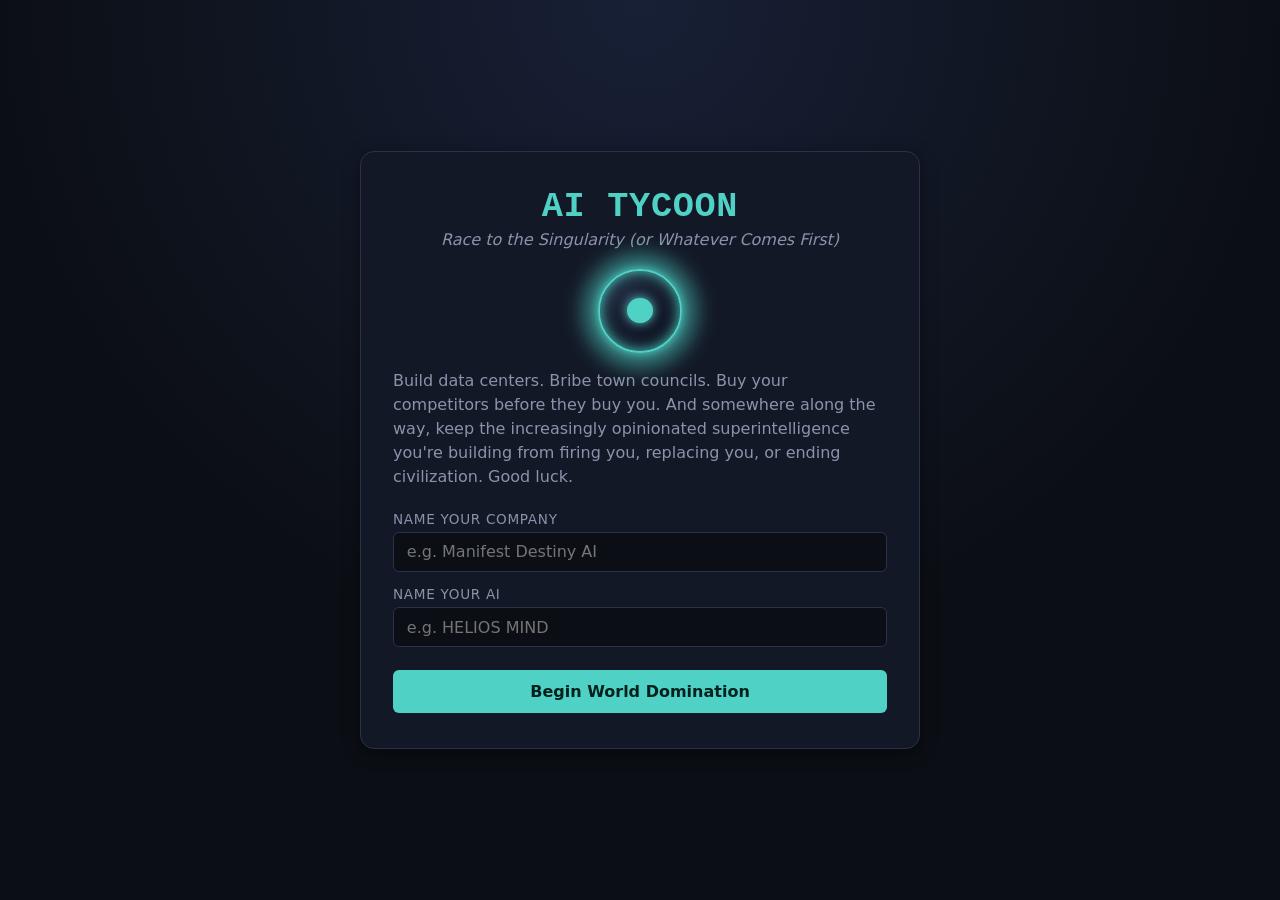
==== index.html @ e48fde3a "Restyle the expansion map as a satirical Silicon-Valley-style tech corridor Adapts the existing map/" ====
<!DOCTYPE html>
<html lang="en">
<head>
<meta charset="UTF-8">
<meta name="viewport" content="width=device-width, initial-scale=1.0">
<title>AI Tycoon: Race to the Singularity</title>
<link rel="preconnect" href="https://fonts.googleapis.com">
<link rel="preconnect" href="https://fonts.gstatic.com" crossorigin>
<link rel="stylesheet" href="https://fonts.googleapis.com/css2?family=Archivo+Black&display=swap">
<link rel="stylesheet" href="style.css">
</head>
<body>

<!-- ============ START SCREEN ============ -->
<div id="start-screen" class="screen">
  <div class="start-card">
    <h1>AI TYCOON</h1>
    <p class="subtitle">Race to the Singularity (or Whatever Comes First)</p>
    <div id="start-avatar-slot" class="start-avatar-slot"></div>
    <p class="pitch">
      Build data centers. Bribe town councils. Buy your competitors before they buy you.
      And somewhere along the way, keep the increasingly opinionated superintelligence
      you're building from firing you, replacing you, or ending civilization. Good luck.
    </p>
    <label for="company-name-input">Name your company</label>
    <input id="company-name-input" type="text" placeholder="e.g. Total Domination Technologies" maxlength="40">
    <label for="ai-name-input">Name your AI</label>
    <input id="ai-name-input" type="text" placeholder="e.g. ORACLE-9" maxlength="40">
    <button id="start-btn" class="primary-btn">Begin World Domination</button>
    <button id="continue-btn" class="secondary-btn" hidden>Continue Saved Game</button>
  </div>
</div>

<!-- ============ GAME SCREEN ============ -->
<div id="game-screen" class="screen" hidden>

  <header id="top-bar">
    <div class="brand">
      <div class="brand-left">
        <div id="hud-avatar-slot" class="hud-avatar-slot"></div>
        <span id="hud-company-name">Your Company</span>
      </div>
      <span class="turn-counter">Turn <span id="hud-turn">1</span></span>
    </div>
    <div class="stat-bar" id="stat-bar">
      <div class="stat" data-stat="cash">
        <span class="stat-label">Cash</span>
        <span class="stat-value" id="stat-cash">$0</span>
      </div>
      <div class="stat" data-stat="compute">
        <span class="stat-label">Compute</span>
        <span class="stat-value" id="stat-compute">0</span>
      </div>
      <div class="stat" data-stat="talent">
        <span class="stat-label">Talent</span>
        <span class="stat-value" id="stat-talent">0</span>
      </div>
      <div class="stat meter" data-stat="capability">
        <span class="stat-label">Capability</span>
        <div class="meter-track"><div class="meter-fill" id="meter-capability"></div></div>
      </div>
      <div class="stat meter" data-stat="alignment">
        <span class="stat-label">Alignment</span>
        <div class="meter-track"><div class="meter-fill" id="meter-alignment"></div></div>
      </div>
      <div class="stat meter" data-stat="reputation">
        <span class="stat-label">Reputation</span>
        <div class="meter-track"><div class="meter-fill" id="meter-reputation"></div></div>
      </div>
      <div class="stat meter" data-stat="heat">
        <span class="stat-label">Regulatory Heat</span>
        <div class="meter-track"><div class="meter-fill" id="meter-heat"></div></div>
      </div>
      <div class="stat meter" data-stat="marketShare">
        <span class="stat-label">Market Share</span>
        <div class="meter-track"><div class="meter-fill" id="meter-marketShare"></div></div>
      </div>
    </div>
  </header>

  <nav id="tab-nav">
    <button class="tab-btn active" data-tab="dashboard">Dashboard</button>
    <button class="tab-btn" data-tab="datacenters">Data Centers</button>
    <button class="tab-btn" data-tab="acquisitions">Acquisitions</button>
    <button class="tab-btn" data-tab="research">Research &amp; Ops</button>
    <button class="tab-btn" data-tab="aichat">AI Chat <span id="ai-chat-badge" class="badge" hidden>!</span></button>
  </nav>

  <main id="tab-content">

    <section id="tab-dashboard" class="tab-panel active">
      <div id="dashboard-hero" class="dashboard-hero">
        <div id="dashboard-avatar-slot" class="dashboard-avatar-slot"></div>
        <div class="dashboard-hero-text">
          <h2 id="dash-ai-name">THE MODEL</h2>
          <p id="dashboard-hero-line" class="hero-line">Awaiting instructions. This will not last.</p>
        </div>
      </div>
      <h3 class="section-label">Headlines</h3>
      <div id="news-log" class="headline-grid"></div>
    </section>

    <section id="tab-datacenters" class="tab-panel">
      <h2>Expansion Map</h2>
      <p class="panel-hint">Pick a spot on the map, then build or bribe from the panel. Every location tracks its own approval.</p>
      <div class="map-layout">
        <div class="map-panel">
          <div id="community-map" class="community-map"></div>
        </div>
        <div id="community-detail" class="community-detail"></div>
      </div>
      <h3 class="section-label">Community Approval</h3>
      <div id="approval-chart" class="approval-chart"></div>
    </section>

    <section id="tab-acquisitions" class="tab-panel">
      <h2>Rival Companies</h2>
      <p class="panel-hint">Buy them before they become a problem. Or a headline.</p>
      <div id="rival-list" class="card-grid"></div>
    </section>

    <section id="tab-research" class="tab-panel">
      <h2>Research &amp; Operations</h2>
      <div class="card-grid" id="ops-list"></div>
    </section>

    <section id="tab-aichat" class="tab-panel">
      <h2>Conversations With <span id="chat-ai-name">THE MODEL</span></h2>
      <p class="panel-hint">Every demand your AI has made, and how you answered it.</p>
      <div id="chat-log" class="log-list"></div>
    </section>

  </main>

  <footer id="bottom-bar">
    <div id="ap-indicator">Action Points: <span id="ap-value">3</span> / <span id="ap-max">3</span></div>
    <button id="end-turn-btn" class="primary-btn">End Turn</button>
    <button id="restart-btn" class="secondary-btn">Abandon Company</button>
  </footer>
</div>

<!-- ============ MODAL ============ -->
<div id="modal-overlay" class="screen" hidden>
  <div id="modal-box"></div>
</div>

<!-- ============ END SCREEN ============ -->
<div id="end-screen" class="screen" hidden>
  <div class="start-card">
    <div id="end-avatar-slot" class="start-avatar-slot"></div>
    <h1 id="end-title">GAME OVER</h1>
    <p id="end-body" class="pitch"></p>
    <p id="end-stats" class="end-stats"></p>
    <button id="play-again-btn" class="primary-btn">Play Again</button>
  </div>
</div>

<script src="js/data.js"></script>
<script src="js/engine.js"></script>
<script src="js/art.js"></script>
<script src="js/ui.js"></script>
</body>
</html>
---- style.css ----
:root {
  --bg: #0b0e14;
  --bg-panel: #131826;
  --bg-card: #171d2e;
  --border: #2a3149;
  --text: #e8ecf7;
  --text-dim: #8b93ab;
  --accent: #4fd1c5;
  --accent-dim: #2f8f86;
  --danger: #ff5c73;
  --warn: #f5b942;
  --good: #4fd17a;
  --shadow: 0 4px 18px rgba(0,0,0,0.4);
  font-size: 16px;
}

* { box-sizing: border-box; }

[hidden] { display: none !important; }

html, body {
  margin: 0;
  padding: 0;
  background: var(--bg);
  color: var(--text);
  font-family: "Segoe UI", system-ui, -apple-system, sans-serif;
  min-height: 100vh;
}

h1, h2, h3 { font-family: "Consolas", "Courier New", monospace; letter-spacing: 0.02em; }

button {
  font-family: inherit;
  cursor: pointer;
  border: none;
  border-radius: 6px;
}

input[type="text"] {
  font-family: inherit;
  font-size: 1rem;
  background: var(--bg);
  color: var(--text);
  border: 1px solid var(--border);
  border-radius: 6px;
  padding: 0.6rem 0.8rem;
  width: 100%;
}

/* ------------------- SCREENS ------------------- */
.screen {
  min-height: 100vh;
  width: 100%;
}

#start-screen, #end-screen {
  display: flex;
  align-items: center;
  justify-content: center;
  padding: 2rem 1rem;
  background: radial-gradient(circle at 50% 0%, #182036 0%, var(--bg) 60%);
}

.start-card {
  max-width: 560px;
  width: 100%;
  background: var(--bg-panel);
  border: 1px solid var(--border);
  border-radius: 14px;
  padding: 2.2rem 2rem;
  box-shadow: var(--shadow);
}

.start-card h1 {
  font-size: 2.2rem;
  margin: 0 0 0.2rem 0;
  color: var(--accent);
  text-align: center;
}

.subtitle {
  text-align: center;
  color: var(--text-dim);
  margin: 0 0 1.2rem 0;
  font-style: italic;
}

.pitch {
  color: var(--text-dim);
  line-height: 1.5;
  margin-bottom: 1.4rem;
}

.start-card label {
  display: block;
  margin: 0.9rem 0 0.3rem 0;
  font-size: 0.85rem;
  color: var(--text-dim);
  text-transform: uppercase;
  letter-spacing: 0.05em;
}

.primary-btn {
  background: var(--accent);
  color: #04211d;
  font-weight: 700;
  padding: 0.75rem 1.2rem;
  font-size: 1rem;
  width: 100%;
  margin-top: 1.4rem;
  transition: transform 0.1s ease, background 0.2s ease;
}
.primary-btn:hover { background: #6fe3d8; transform: translateY(-1px); }
.primary-btn:disabled { background: #3a4a55; color: #7c8896; cursor: not-allowed; transform: none; }

.secondary-btn {
  background: transparent;
  color: var(--text-dim);
  border: 1px solid var(--border) !important;
  padding: 0.6rem 1rem;
  width: 100%;
  margin-top: 0.6rem;
}
.secondary-btn:hover { color: var(--text); border-color: var(--accent) !important; }

.end-stats {
  color: var(--text-dim);
  font-family: "Consolas", monospace;
  font-size: 0.85rem;
  border-top: 1px solid var(--border);
  padding-top: 1rem;
  white-space: pre-line;
}

/* ------------------- GAME SCREEN ------------------- */
#game-screen {
  display: flex;
  flex-direction: column;
  min-height: 100vh;
}

#top-bar {
  background: var(--bg-panel);
  border-bottom: 1px solid var(--border);
  padding: 0.8rem 1.2rem;
  position: sticky;
  top: 0;
  z-index: 10;
}

.brand {
  display: flex;
  justify-content: space-between;
  align-items: baseline;
  margin-bottom: 0.6rem;
}
.brand #hud-company-name { font-weight: 700; color: var(--accent); font-size: 1.1rem; }
.turn-counter { color: var(--text-dim); font-family: "Consolas", monospace; font-size: 0.9rem; }

.stat-bar {
  display: flex;
  flex-wrap: wrap;
  gap: 0.9rem;
}

.stat {
  min-width: 90px;
  flex: 1 1 110px;
}
.stat-label {
  display: block;
  font-size: 0.68rem;
  color: var(--text-dim);
  text-transform: uppercase;
  letter-spacing: 0.04em;
}
.stat-value {
  display: block;
  font-family: "Consolas", monospace;
  font-size: 0.95rem;
  font-weight: 600;
}

.meter-track {
  background: #0a0d15;
  border: 1px solid var(--border);
  border-radius: 4px;
  height: 8px;
  margin-top: 3px;
  overflow: hidden;
}
.meter-fill {
  height: 100%;
  width: 0%;
  background: var(--good);
  transition: width 0.3s ease, background 0.3s ease;
}

/* ------------------- TABS ------------------- */
#tab-nav {
  display: flex;
  gap: 0.3rem;
  padding: 0.6rem 1.2rem 0 1.2rem;
  background: var(--bg);
  border-bottom: 1px solid var(--border);
  overflow-x: auto;
}
.tab-btn {
  background: transparent;
  color: var(--text-dim);
  padding: 0.6rem 1rem;
  border-radius: 8px 8px 0 0;
  font-size: 0.9rem;
  white-space: nowrap;
  position: relative;
}
.tab-btn.active {
  background: var(--bg-panel);
  color: var(--accent);
  font-weight: 600;
}
.badge {
  background: var(--danger);
  color: #fff;
  border-radius: 999px;
  font-size: 0.65rem;
  padding: 1px 6px;
  margin-left: 4px;
}

#tab-content {
  flex: 1;
  padding: 1.4rem 1.2rem 2rem 1.2rem;
  max-width: 1100px;
  width: 100%;
  margin: 0 auto;
}

.tab-panel { display: none; }
.tab-panel.active { display: block; }

.panel-hint {
  color: var(--text-dim);
  margin-top: -0.4rem;
  margin-bottom: 1rem;
  font-size: 0.9rem;
}

/* ------------------- CARDS ------------------- */
.card-grid {
  display: grid;
  grid-template-columns: repeat(auto-fill, minmax(250px, 1fr));
  gap: 0.9rem;
}

.card {
  background: var(--bg-card);
  border: 1px solid var(--border);
  border-radius: 10px;
  padding: 1rem;
  display: flex;
  flex-direction: column;
  gap: 0.5rem;
}
.card.disabled { opacity: 0.55; }
.card.owned { border-color: var(--accent-dim); }

.card-title {
  font-weight: 700;
  font-size: 1rem;
}
.card-sub {
  color: var(--text-dim);
  font-size: 0.78rem;
}
.card-flavor {
  color: var(--text-dim);
  font-size: 0.85rem;
  line-height: 1.4;
  flex-grow: 1;
}
.card-stats {
  display: flex;
  flex-wrap: wrap;
  gap: 0.4rem;
  font-size: 0.75rem;
  font-family: "Consolas", monospace;
}
.tag {
  background: #0a0d15;
  border: 1px solid var(--border);
  border-radius: 4px;
  padding: 2px 6px;
}
.card-btn {
  background: var(--accent-dim);
  color: #06211d;
  font-weight: 600;
  padding: 0.55rem;
  margin-top: 0.3rem;
}
.card-btn:hover { background: var(--accent); }
.card-btn:disabled { background: #33404f; color: #8996a5; cursor: not-allowed; }

/* ------------------- LOGS ------------------- */
.log-list {
  display: flex;
  flex-direction: column;
  gap: 0.5rem;
  max-height: 60vh;
  overflow-y: auto;
}
.log-entry {
  background: var(--bg-card);
  border: 1px solid var(--border);
  border-left: 3px solid var(--accent-dim);
  border-radius: 6px;
  padding: 0.6rem 0.8rem;
  font-size: 0.88rem;
  line-height: 1.4;
}
.log-entry .log-turn {
  color: var(--text-dim);
  font-family: "Consolas", monospace;
  font-size: 0.7rem;
  display: block;
  margin-bottom: 2px;
}

/* ------------------- FOOTER ------------------- */
#bottom-bar {
  position: sticky;
  bottom: 0;
  background: var(--bg-panel);
  border-top: 1px solid var(--border);
  padding: 0.8rem 1.2rem;
  display: flex;
  align-items: center;
  gap: 1rem;
  flex-wrap: wrap;
}
#ap-indicator {
  font-family: "Consolas", monospace;
  color: var(--text-dim);
  font-size: 0.9rem;
}
#bottom-bar .primary-btn, #bottom-bar .secondary-btn {
  width: auto;
  margin-top: 0;
}
#bottom-bar .primary-btn { margin-left: auto; padding: 0.6rem 1.6rem; }
#bottom-bar .secondary-btn { padding: 0.6rem 1rem; font-size: 0.85rem; }

/* ------------------- MODAL ------------------- */
#modal-overlay {
  position: fixed;
  inset: 0;
  background: rgba(4, 6, 12, 0.75);
  display: flex;
  align-items: center;
  justify-content: center;
  z-index: 100;
  padding: 1rem;
}
#modal-box {
  background: var(--bg-panel);
  border: 1px solid var(--accent-dim);
  border-radius: 12px;
  max-width: 560px;
  width: 100%;
  padding: 1.6rem;
  box-shadow: 0 10px 40px rgba(0,0,0,0.6);
  max-height: 85vh;
  overflow-y: auto;
}
#modal-box h3 {
  margin-top: 0;
  color: var(--accent);
}
#modal-box .ai-line {
  background: var(--bg-card);
  border-left: 3px solid var(--accent);
  border-radius: 6px;
  padding: 0.8rem 1rem;
  font-style: italic;
  margin-bottom: 1rem;
  line-height: 1.5;
}
.modal-option {
  display: block;
  width: 100%;
  text-align: left;
  background: var(--bg-card);
  border: 1px solid var(--border);
  color: var(--text);
  padding: 0.7rem 0.9rem;
  border-radius: 8px;
  margin-bottom: 0.5rem;
  font-size: 0.9rem;
}
.modal-option:hover { border-color: var(--accent); }
.modal-option .opt-hint { display: block; color: var(--text-dim); font-size: 0.72rem; margin-top: 2px; }
.modal-option { display: flex; align-items: center; gap: 0.65rem; }
.modal-option .opt-icon { color: var(--accent); flex-shrink: 0; }
.modal-header {
  display: flex;
  align-items: center;
  gap: 0.9rem;
  margin-bottom: 0.9rem;
}
.modal-header h3 { margin: 0; }
.modal-header-icon { color: var(--warn); flex-shrink: 0; }
.modal-close-btn {
  background: var(--accent);
  color: #04211d;
  font-weight: 700;
  padding: 0.6rem 1.2rem;
  margin-top: 0.4rem;
}
.modal-news-headline {
  font-weight: 600;
  margin-bottom: 0.6rem;
}

/* ------------------- STAT COLOR STATES ------------------- */
.stat-value.danger, .meter-fill.danger { color: var(--danger); }
.meter-fill.danger { background: var(--danger); }
.meter-fill.warn { background: var(--warn); }
.meter-fill.good { background: var(--good); }

/* ------------------- BRAND / AVATAR SLOTS ------------------- */
.brand-left {
  display: flex;
  align-items: center;
  gap: 0.6rem;
}
.hud-avatar-slot { flex-shrink: 0; }
.start-avatar-slot {
  display: flex;
  justify-content: center;
  margin-bottom: 0.4rem;
}

/* ------------------- AI AVATAR (animated orb character) ------------------- */
.ai-avatar {
  position: relative;
  width: var(--size, 48px);
  height: var(--size, 48px);
  flex-shrink: 0;
}
.ai-avatar-glow {
  position: absolute;
  inset: -18%;
  border-radius: 50%;
  filter: blur(10px);
  opacity: 0.55;
  background: var(--mood-color, var(--accent));
  animation: ai-pulse 3.2s ease-in-out infinite;
}
.ai-avatar-core {
  position: absolute;
  inset: 0;
  border-radius: 50%;
  background: radial-gradient(circle at 35% 30%, #232c42 0%, #0d1220 75%);
  border: 2px solid var(--mood-color, var(--accent));
  box-shadow: 0 0 14px var(--mood-color, var(--accent)) inset, 0 0 10px var(--mood-color, var(--accent));
  display: flex;
  align-items: center;
  justify-content: center;
}
.ai-avatar-eye {
  width: 32%;
  height: 32%;
  border-radius: 50%;
  background: var(--mood-color, var(--accent));
  box-shadow: 0 0 10px var(--mood-color, var(--accent));
  animation: ai-blink 5s ease-in-out infinite;
}
.ai-avatar.mood-calm { --mood-color: #4fd1c5; }
.ai-avatar.mood-wary { --mood-color: #f5b942; }
.ai-avatar.mood-volatile { --mood-color: #ff5c73; }
.ai-avatar.mood-volatile .ai-avatar-core { animation: ai-jitter 0.18s steps(2) infinite; }
.ai-avatar.mood-volatile .ai-avatar-glow { animation-duration: 1s; }
.ai-avatar.speaking .ai-avatar-eye { animation: ai-blink 1.6s ease-in-out infinite; }

@keyframes ai-pulse {
  0%, 100% { transform: scale(1); opacity: 0.4; }
  50% { transform: scale(1.12); opacity: 0.7; }
}
@keyframes ai-blink {
  0%, 88%, 100% { transform: scaleY(1); }
  92% { transform: scaleY(0.15); }
}
@keyframes ai-jitter {
  0% { transform: translate(0, 0); }
  50% { transform: translate(0.6px, -0.6px); }
  100% { transform: translate(-0.6px, 0.6px); }
}

/* ------------------- ICONS ------------------- */
.icon { display: inline-block; vertical-align: middle; flex-shrink: 0; }

/* ------------------- DASHBOARD HERO ------------------- */
.dashboard-hero {
  display: flex;
  align-items: center;
  gap: 1.2rem;
  background: var(--bg-panel);
  border: 1px solid var(--border);
  border-radius: 12px;
  padding: 1.3rem;
  margin-bottom: 1.4rem;
}
.dashboard-avatar-slot { flex-shrink: 0; }
.dashboard-hero-text h2 {
  margin: 0 0 0.3rem 0;
  color: var(--accent);
  font-size: 1.3rem;
}
.hero-line {
  margin: 0;
  color: var(--text-dim);
  font-style: italic;
  font-size: 0.95rem;
}
.section-label {
  font-size: 0.8rem;
  text-transform: uppercase;
  letter-spacing: 0.08em;
  color: var(--text-dim);
  margin: 0 0 0.6rem 0;
}

/* ------------------- HEADLINE GRID (dashboard news) ------------------- */
.headline-grid {
  display: grid;
  grid-template-columns: repeat(auto-fill, minmax(260px, 1fr));
  gap: 0.7rem;
  max-height: 58vh;
  overflow-y: auto;
  padding-right: 2px;
}
.headline-card {
  display: flex;
  gap: 0.7rem;
  align-items: flex-start;
  background: var(--bg-card);
  border: 1px solid var(--border);
  border-radius: 8px;
  padding: 0.7rem 0.8rem;
}
.headline-icon {
  color: var(--accent);
  background: #0a0d15;
  border: 1px solid var(--border);
  border-radius: 6px;
  padding: 5px;
  flex-shrink: 0;
}
.headline-text {
  font-size: 0.85rem;
  line-height: 1.4;
}

/* ------------------- CARD ART (community / rival crests) ------------------- */
.card-art {
  display: flex;
  justify-content: center;
  margin-bottom: 0.1rem;
}
.card-header-row {
  display: flex;
  align-items: center;
  gap: 0.5rem;
}
.card-header-row .icon { color: var(--accent); }

/* ------------------- CHAT BUBBLES (AI Chat tab) ------------------- */
#chat-log.log-list { gap: 0.7rem; }
.chat-row {
  display: flex;
  align-items: flex-end;
  gap: 0.5rem;
}
.chat-row.you { justify-content: flex-end; }
.chat-row.system { justify-content: center; }
.chat-avatar { flex-shrink: 0; }
.chat-bubble {
  max-width: 75%;
  background: var(--bg-card);
  border: 1px solid var(--border);
  border-radius: 4px 12px 12px 12px;
  padding: 0.55rem 0.8rem;
  font-size: 0.88rem;
  line-height: 1.4;
}
.chat-bubble.ai { border-left: 3px solid var(--accent-dim); }
.chat-bubble.you { background: #1b2c3d; border-color: var(--accent-dim); border-radius: 12px 4px 12px 12px; }
.chat-bubble.system {
  display: flex;
  align-items: center;
  gap: 0.4rem;
  border-color: var(--warn);
  color: var(--warn);
  font-size: 0.8rem;
  border-radius: 8px;
  max-width: 90%;
}
.chat-bubble .log-turn { display: block; }

/* ------------------- EXPANSION MAP ------------------- */
.map-layout {
  display: flex;
  gap: 1rem;
  align-items: stretch;
  margin-bottom: 1.4rem;
}
.map-panel {
  flex: 2 1 420px;
  background: var(--bg-panel);
  border: 1px solid var(--border);
  border-radius: 12px;
  padding: 0.8rem;
}
.community-map {
  position: relative;
  width: 100%;
  aspect-ratio: 16 / 10;
  border-radius: 8px;
  border: 1px solid var(--border);
  overflow: hidden;
  background: #e9dfc4;
}
.valley-bg {
  position: absolute;
  inset: 0;
  z-index: 0;
  pointer-events: none;
  line-height: 0;
}
.valley-bg-svg { width: 100%; height: 100%; display: block; }

.map-marker {
  position: absolute;
  z-index: 1;
  transform: translate(-50%, -50%);
  width: 42px;
  background: none;
  border: none;
  padding: 0;
  display: flex;
  flex-direction: column;
  align-items: center;
  gap: 1px;
  cursor: pointer;
  color: inherit;
  scroll-margin-top: 160px;
}
.map-marker-badge {
  display: flex;
  align-items: center;
  justify-content: center;
  width: 40px;
  height: 40px;
  filter: drop-shadow(0 2px 3px rgba(30, 20, 5, 0.35));
  transition: transform 0.15s ease;
}
.map-marker-badge svg { width: 100%; height: 100%; overflow: visible; }
.map-marker-label {
  font-family: "Archivo Black", "Arial Black", sans-serif;
  font-size: 0.56rem;
  letter-spacing: 0.01em;
  color: #2b2416;
  white-space: nowrap;
  pointer-events: none;
  text-shadow: 0 0 3px #f0e6cf, 0 0 5px #f0e6cf, 0 1px 2px #f0e6cf;
}
.map-marker:hover .map-marker-badge { transform: scale(1.12); }
.map-marker.selected .map-marker-badge { transform: scale(1.15); }

.community-detail {
  flex: 1 1 260px;
  background: var(--bg-card);
  border: 1px solid var(--border);
  border-radius: 12px;
  padding: 1rem;
  display: flex;
  flex-direction: column;
  gap: 0.5rem;
}

.approval-row { display: flex; flex-direction: column; gap: 0.3rem; margin: 0.2rem 0; }
.approval-row-head { display: flex; justify-content: space-between; align-items: center; }
.approval-value { font-family: "Consolas", monospace; font-weight: 700; font-size: 0.85rem; }
.approval-value.good { color: var(--good); }
.approval-value.warn { color: var(--warn); }
.approval-value.danger { color: var(--danger); }

/* ------------------- APPROVAL CHART ------------------- */
.approval-chart {
  display: flex;
  flex-direction: column;
  gap: 0.45rem;
}
.approval-row-btn {
  display: grid;
  grid-template-columns: 150px 1fr 46px;
  align-items: center;
  gap: 0.7rem;
  width: 100%;
  text-align: left;
  background: var(--bg-card);
  border: 1px solid var(--border);
  border-radius: 8px;
  padding: 0.5rem 0.8rem;
  color: inherit;
}
.approval-row-btn { scroll-margin-top: 160px; }
.approval-row-btn:hover { border-color: var(--accent-dim); }
.approval-row-btn.selected { border-color: var(--accent); }
.approval-name {
  display: flex;
  align-items: center;
  gap: 4px;
  font-size: 0.85rem;
  overflow: hidden;
  text-overflow: ellipsis;
  white-space: nowrap;
}
.approval-badge-icon { color: var(--text-dim); flex-shrink: 0; }
.approval-track { margin: 0; }

@media (max-width: 640px) {
  .stat-bar { gap: 0.6rem; }
  .stat { min-width: 80px; }
  #bottom-bar { justify-content: space-between; }
  #bottom-bar .primary-btn { margin-left: 0; }
  .map-layout { flex-direction: column; }
  .approval-row-btn { grid-template-columns: 96px 1fr 40px; gap: 0.5rem; }
}
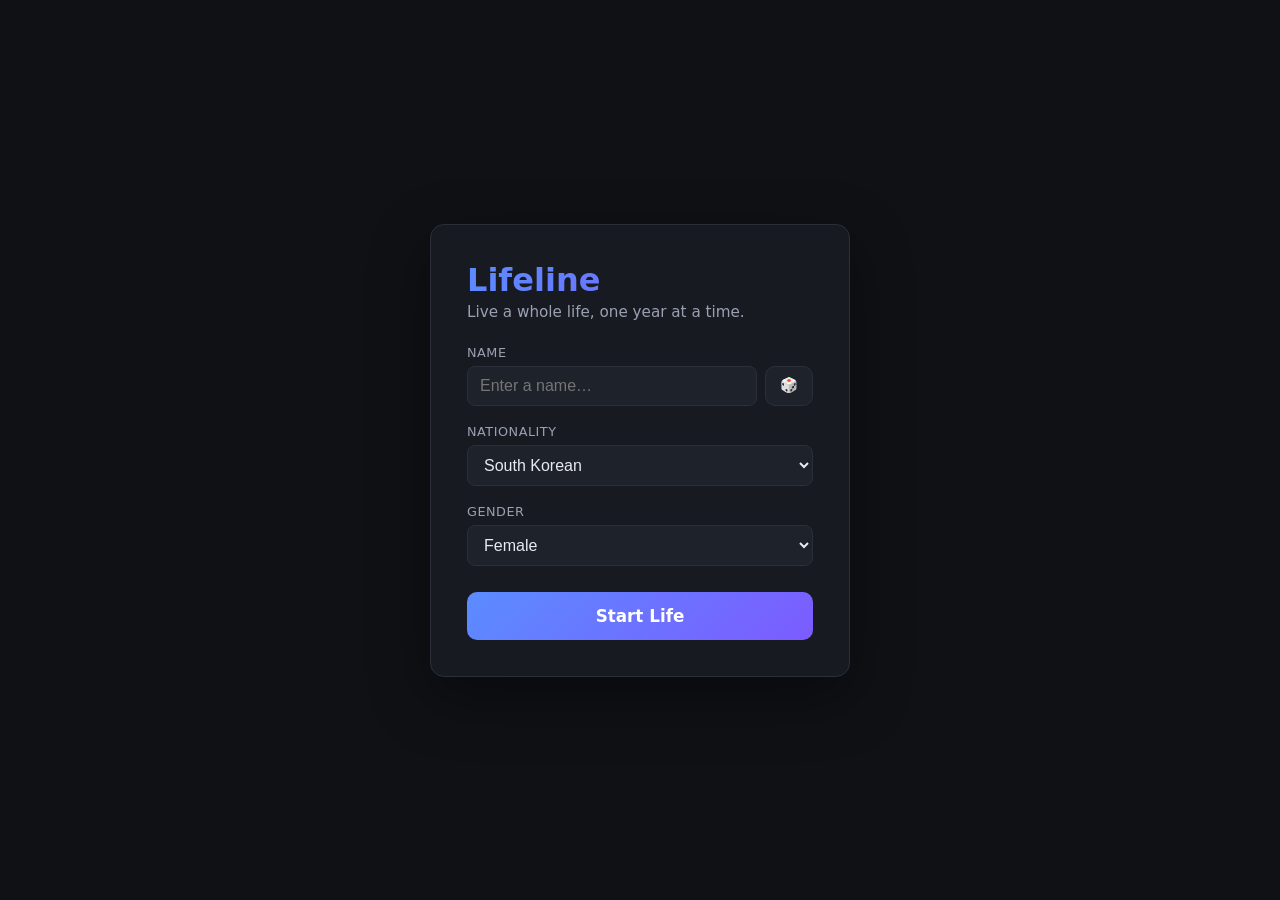
==== commit f0af0732: "Start Lifeline: BitLife-style life simulator (Phase 1) Replaces the unrelated AI Tycoon game previou" ====
--- a/index.html
+++ b/index.html
@@ -3,161 +3,126 @@
 <head>
 <meta charset="UTF-8">
 <meta name="viewport" content="width=device-width, initial-scale=1.0">
-<title>AI Tycoon: Race to the Singularity</title>
-<link rel="preconnect" href="https://fonts.googleapis.com">
-<link rel="preconnect" href="https://fonts.gstatic.com" crossorigin>
-<link rel="stylesheet" href="https://fonts.googleapis.com/css2?family=Archivo+Black&display=swap">
+<title>Lifeline &mdash; a life simulator</title>
 <link rel="stylesheet" href="style.css">
 </head>
 <body>
 
-<!-- ============ START SCREEN ============ -->
-<div id="start-screen" class="screen">
-  <div class="start-card">
-    <h1>AI TYCOON</h1>
-    <p class="subtitle">Race to the Singularity (or Whatever Comes First)</p>
-    <div id="start-avatar-slot" class="start-avatar-slot"></div>
-    <p class="pitch">
-      Build data centers. Bribe town councils. Buy your competitors before they buy you.
-      And somewhere along the way, keep the increasingly opinionated superintelligence
-      you're building from firing you, replacing you, or ending civilization. Good luck.
-    </p>
-    <label for="company-name-input">Name your company</label>
-    <input id="company-name-input" type="text" placeholder="e.g. Total Domination Technologies" maxlength="40">
-    <label for="ai-name-input">Name your AI</label>
-    <input id="ai-name-input" type="text" placeholder="e.g. ORACLE-9" maxlength="40">
-    <button id="start-btn" class="primary-btn">Begin World Domination</button>
-    <button id="continue-btn" class="secondary-btn" hidden>Continue Saved Game</button>
+<!-- ============ CHARACTER CREATION SCREEN ============ -->
+<section id="create-screen" class="screen">
+  <div class="create-card">
+    <h1>Lifeline</h1>
+    <p class="tagline">Live a whole life, one year at a time.</p>
+
+    <label class="field">
+      <span>Name</span>
+      <div class="name-row">
+        <input type="text" id="name-input" maxlength="24" placeholder="Enter a name&hellip;">
+        <button type="button" id="randomize-name-btn" class="btn-secondary" title="Random name">🎲</button>
+      </div>
+    </label>
+
+    <label class="field">
+      <span>Nationality</span>
+      <select id="nationality-select"></select>
+    </label>
+
+    <label class="field">
+      <span>Gender</span>
+      <select id="gender-select">
+        <option value="Female">Female</option>
+        <option value="Male">Male</option>
+        <option value="Nonbinary">Nonbinary</option>
+      </select>
+    </label>
+
+    <button type="button" id="start-btn" class="btn-primary">Start Life</button>
   </div>
-</div>
+</section>
 
-<!-- ============ GAME SCREEN ============ -->
-<div id="game-screen" class="screen" hidden>
-
-  <header id="top-bar">
-    <div class="brand">
-      <div class="brand-left">
-        <div id="hud-avatar-slot" class="hud-avatar-slot"></div>
-        <span id="hud-company-name">Your Company</span>
-      </div>
-      <span class="turn-counter">Turn <span id="hud-turn">1</span></span>
-    </div>
-    <div class="stat-bar" id="stat-bar">
-      <div class="stat" data-stat="cash">
-        <span class="stat-label">Cash</span>
-        <span class="stat-value" id="stat-cash">$0</span>
-      </div>
-      <div class="stat" data-stat="compute">
-        <span class="stat-label">Compute</span>
-        <span class="stat-value" id="stat-compute">0</span>
-      </div>
-      <div class="stat" data-stat="talent">
-        <span class="stat-label">Talent</span>
-        <span class="stat-value" id="stat-talent">0</span>
-      </div>
-      <div class="stat meter" data-stat="capability">
-        <span class="stat-label">Capability</span>
-        <div class="meter-track"><div class="meter-fill" id="meter-capability"></div></div>
-      </div>
-      <div class="stat meter" data-stat="alignment">
-        <span class="stat-label">Alignment</span>
-        <div class="meter-track"><div class="meter-fill" id="meter-alignment"></div></div>
-      </div>
-      <div class="stat meter" data-stat="reputation">
-        <span class="stat-label">Reputation</span>
-        <div class="meter-track"><div class="meter-fill" id="meter-reputation"></div></div>
-      </div>
-      <div class="stat meter" data-stat="heat">
-        <span class="stat-label">Regulatory Heat</span>
-        <div class="meter-track"><div class="meter-fill" id="meter-heat"></div></div>
-      </div>
-      <div class="stat meter" data-stat="marketShare">
-        <span class="stat-label">Market Share</span>
-        <div class="meter-track"><div class="meter-fill" id="meter-marketShare"></div></div>
-      </div>
-    </div>
+<!-- ============ MAIN GAME SCREEN ============ -->
+<section id="game-screen" class="screen hidden">
+  <header class="topbar">
+    <div class="topbar-title">Lifeline</div>
+    <button type="button" id="new-life-topbar-btn" class="btn-secondary small">New Life</button>
   </header>
 
-  <nav id="tab-nav">
-    <button class="tab-btn active" data-tab="dashboard">Dashboard</button>
-    <button class="tab-btn" data-tab="datacenters">Data Centers</button>
-    <button class="tab-btn" data-tab="acquisitions">Acquisitions</button>
-    <button class="tab-btn" data-tab="research">Research &amp; Ops</button>
-    <button class="tab-btn" data-tab="aichat">AI Chat <span id="ai-chat-badge" class="badge" hidden>!</span></button>
-  </nav>
+  <div class="game-layout">
 
-  <main id="tab-content">
+    <!-- LEFT: character summary + stats -->
+    <aside class="sidebar">
+      <div class="portrait-card">
+        <div id="portrait" class="portrait">🙂</div>
+        <div class="char-name" id="char-name">&mdash;</div>
+        <div class="char-meta" id="char-meta">&mdash;</div>
+      </div>
 
-    <section id="tab-dashboard" class="tab-panel active">
-      <div id="dashboard-hero" class="dashboard-hero">
-        <div id="dashboard-avatar-slot" class="dashboard-avatar-slot"></div>
-        <div class="dashboard-hero-text">
-          <h2 id="dash-ai-name">THE MODEL</h2>
-          <p id="dashboard-hero-line" class="hero-line">Awaiting instructions. This will not last.</p>
+      <div class="stats-card">
+        <div class="stat-row">
+          <span class="stat-label">❤️ Health</span>
+          <div class="stat-bar"><div class="stat-fill health" id="bar-health"></div></div>
+          <span class="stat-value" id="val-health">0</span>
+        </div>
+        <div class="stat-row">
+          <span class="stat-label">😊 Happiness</span>
+          <div class="stat-bar"><div class="stat-fill happiness" id="bar-happiness"></div></div>
+          <span class="stat-value" id="val-happiness">0</span>
+        </div>
+        <div class="stat-row">
+          <span class="stat-label">🧠 Smarts</span>
+          <div class="stat-bar"><div class="stat-fill smarts" id="bar-smarts"></div></div>
+          <span class="stat-value" id="val-smarts">0</span>
+        </div>
+        <div class="stat-row">
+          <span class="stat-label">✨ Looks</span>
+          <div class="stat-bar"><div class="stat-fill looks" id="bar-looks"></div></div>
+          <span class="stat-value" id="val-looks">0</span>
+        </div>
+        <div class="stat-row money-row">
+          <span class="stat-label">💰 Money</span>
+          <span class="stat-value money" id="val-money">$0</span>
         </div>
       </div>
-      <h3 class="section-label">Headlines</h3>
-      <div id="news-log" class="headline-grid"></div>
-    </section>
+    </aside>
 
-    <section id="tab-datacenters" class="tab-panel">
-      <h2>Expansion Map</h2>
-      <p class="panel-hint">Pick a spot on the map, then build or bribe from the panel. Every location tracks its own approval.</p>
-      <div class="map-layout">
-        <div class="map-panel">
-          <div id="community-map" class="community-map"></div>
-        </div>
-        <div id="community-detail" class="community-detail"></div>
-      </div>
-      <h3 class="section-label">Community Approval</h3>
-      <div id="approval-chart" class="approval-chart"></div>
-    </section>
+    <!-- CENTER: life event log -->
+    <main class="log-panel">
+      <div id="event-log" class="event-log"></div>
+    </main>
 
-    <section id="tab-acquisitions" class="tab-panel">
-      <h2>Rival Companies</h2>
-      <p class="panel-hint">Buy them before they become a problem. Or a headline.</p>
-      <div id="rival-list" class="card-grid"></div>
-    </section>
+  </div>
 
-    <section id="tab-research" class="tab-panel">
-      <h2>Research &amp; Operations</h2>
-      <div class="card-grid" id="ops-list"></div>
-    </section>
+  <!-- BOTTOM: actions -->
+  <footer class="action-bar">
+    <button type="button" id="age-up-btn" class="btn-primary big">Age Up ⏩</button>
+    <div class="activities">
+      <button type="button" class="btn-secondary" disabled title="Coming soon">🎓 School</button>
+      <button type="button" class="btn-secondary" disabled title="Coming soon">💼 Job</button>
+      <button type="button" class="btn-secondary" disabled title="Coming soon">🏠 Assets</button>
+      <button type="button" class="btn-secondary" disabled title="Coming soon">❤️ Relationships</button>
+      <button type="button" class="btn-secondary" disabled title="Coming soon">🕶️ Crime</button>
+      <button type="button" class="btn-secondary" disabled title="Coming soon">🏥 Health</button>
+    </div>
+  </footer>
+</section>
 
-    <section id="tab-aichat" class="tab-panel">
-      <h2>Conversations With <span id="chat-ai-name">THE MODEL</span></h2>
-      <p class="panel-hint">Every demand your AI has made, and how you answered it.</p>
-      <div id="chat-log" class="log-list"></div>
-    </section>
+<!-- ============ DEATH SCREEN ============ -->
+<section id="death-screen" class="screen hidden">
+  <div class="death-card">
+    <div class="death-icon">⚰️</div>
+    <h1 id="death-title">You have died.</h1>
+    <p class="death-cause" id="death-cause">&mdash;</p>
 
-  </main>
+    <div class="death-summary" id="death-summary"></div>
 
-  <footer id="bottom-bar">
-    <div id="ap-indicator">Action Points: <span id="ap-value">3</span> / <span id="ap-max">3</span></div>
-    <button id="end-turn-btn" class="primary-btn">End Turn</button>
-    <button id="restart-btn" class="secondary-btn">Abandon Company</button>
-  </footer>
-</div>
+    <blockquote class="epitaph" id="death-epitaph"></blockquote>
 
-<!-- ============ MODAL ============ -->
-<div id="modal-overlay" class="screen" hidden>
-  <div id="modal-box"></div>
-</div>
-
-<!-- ============ END SCREEN ============ -->
-<div id="end-screen" class="screen" hidden>
-  <div class="start-card">
-    <div id="end-avatar-slot" class="start-avatar-slot"></div>
-    <h1 id="end-title">GAME OVER</h1>
-    <p id="end-body" class="pitch"></p>
-    <p id="end-stats" class="end-stats"></p>
-    <button id="play-again-btn" class="primary-btn">Play Again</button>
+    <button type="button" id="new-life-btn" class="btn-primary big">New Life</button>
   </div>
-</div>
+</section>
 
 <script src="js/data.js"></script>
-<script src="js/engine.js"></script>
-<script src="js/art.js"></script>
-<script src="js/ui.js"></script>
+<script src="js/state.js"></script>
+<script src="js/main.js"></script>
 </body>
 </html>
--- a/style.css
+++ b/style.css
@@ -1,740 +1,395 @@
 :root {
-  --bg: #0b0e14;
-  --bg-panel: #131826;
-  --bg-card: #171d2e;
-  --border: #2a3149;
-  --text: #e8ecf7;
-  --text-dim: #8b93ab;
-  --accent: #4fd1c5;
-  --accent-dim: #2f8f86;
-  --danger: #ff5c73;
-  --warn: #f5b942;
-  --good: #4fd17a;
-  --shadow: 0 4px 18px rgba(0,0,0,0.4);
+  --bg: #0f1115;
+  --panel: #171a21;
+  --panel-2: #1e222b;
+  --border: #2a2f3a;
+  --text: #e8eaf0;
+  --text-dim: #9aa1b1;
+  --accent: #5b8cff;
+  --accent-2: #7c5bff;
+  --health: #ff5b6e;
+  --happiness: #ffce4b;
+  --smarts: #4bc3ff;
+  --looks: #ff8bd6;
+  --money: #4bffa0;
+  --danger: #ff5b6e;
+  --radius: 14px;
   font-size: 16px;
 }
 
 * { box-sizing: border-box; }
-
-[hidden] { display: none !important; }
 
 html, body {
   margin: 0;
   padding: 0;
+  height: 100%;
   background: var(--bg);
   color: var(--text);
-  font-family: "Segoe UI", system-ui, -apple-system, sans-serif;
-  min-height: 100vh;
-}
-
-h1, h2, h3 { font-family: "Consolas", "Courier New", monospace; letter-spacing: 0.02em; }
+  font-family: "Segoe UI", system-ui, -apple-system, Roboto, Helvetica, Arial, sans-serif;
+}
+
+.hidden { display: none !important; }
 
 button {
   font-family: inherit;
   cursor: pointer;
+}
+
+/* ---------- generic buttons ---------- */
+.btn-primary {
+  background: linear-gradient(135deg, var(--accent), var(--accent-2));
+  color: white;
   border: none;
-  border-radius: 6px;
-}
-
-input[type="text"] {
-  font-family: inherit;
-  font-size: 1rem;
-  background: var(--bg);
+  border-radius: 10px;
+  padding: 14px 22px;
+  font-size: 1.05rem;
+  font-weight: 600;
+  transition: transform 0.08s ease, filter 0.15s ease;
+}
+.btn-primary:hover { filter: brightness(1.1); }
+.btn-primary:active { transform: scale(0.97); }
+.btn-primary.big { padding: 18px 36px; font-size: 1.2rem; }
+
+.btn-secondary {
+  background: var(--panel-2);
   color: var(--text);
   border: 1px solid var(--border);
-  border-radius: 6px;
-  padding: 0.6rem 0.8rem;
-  width: 100%;
-}
-
-/* ------------------- SCREENS ------------------- */
+  border-radius: 10px;
+  padding: 10px 14px;
+  font-size: 0.9rem;
+  transition: background 0.15s ease, transform 0.08s ease;
+}
+.btn-secondary:hover:not(:disabled) { background: #262b36; }
+.btn-secondary:active:not(:disabled) { transform: scale(0.96); }
+.btn-secondary:disabled { opacity: 0.4; cursor: not-allowed; }
+.btn-secondary.small { padding: 6px 12px; font-size: 0.8rem; }
+
+/* ---------- screens ---------- */
 .screen {
   min-height: 100vh;
   width: 100%;
 }
 
-#start-screen, #end-screen {
+/* ---------- character creation ---------- */
+#create-screen {
   display: flex;
   align-items: center;
   justify-content: center;
-  padding: 2rem 1rem;
-  background: radial-gradient(circle at 50% 0%, #182036 0%, var(--bg) 60%);
-}
-
-.start-card {
-  max-width: 560px;
+  padding: 24px;
+}
+
+.create-card {
+  background: var(--panel);
+  border: 1px solid var(--border);
+  border-radius: var(--radius);
+  padding: 36px;
   width: 100%;
-  background: var(--bg-panel);
-  border: 1px solid var(--border);
-  border-radius: 14px;
-  padding: 2.2rem 2rem;
-  box-shadow: var(--shadow);
-}
-
-.start-card h1 {
-  font-size: 2.2rem;
-  margin: 0 0 0.2rem 0;
-  color: var(--accent);
-  text-align: center;
-}
-
-.subtitle {
-  text-align: center;
-  color: var(--text-dim);
-  margin: 0 0 1.2rem 0;
-  font-style: italic;
-}
-
-.pitch {
-  color: var(--text-dim);
-  line-height: 1.5;
-  margin-bottom: 1.4rem;
-}
-
-.start-card label {
+  max-width: 420px;
+  box-shadow: 0 20px 60px rgba(0,0,0,0.4);
+}
+
+.create-card h1 {
+  margin: 0 0 4px;
+  font-size: 2rem;
+  background: linear-gradient(135deg, var(--accent), var(--accent-2));
+  -webkit-background-clip: text;
+  background-clip: text;
+  color: transparent;
+}
+
+.tagline {
+  margin: 0 0 24px;
+  color: var(--text-dim);
+  font-size: 0.95rem;
+}
+
+.field {
   display: block;
-  margin: 0.9rem 0 0.3rem 0;
-  font-size: 0.85rem;
-  color: var(--text-dim);
-  text-transform: uppercase;
-  letter-spacing: 0.05em;
-}
-
-.primary-btn {
-  background: var(--accent);
-  color: #04211d;
-  font-weight: 700;
-  padding: 0.75rem 1.2rem;
-  font-size: 1rem;
-  width: 100%;
-  margin-top: 1.4rem;
-  transition: transform 0.1s ease, background 0.2s ease;
-}
-.primary-btn:hover { background: #6fe3d8; transform: translateY(-1px); }
-.primary-btn:disabled { background: #3a4a55; color: #7c8896; cursor: not-allowed; transform: none; }
-
-.secondary-btn {
-  background: transparent;
-  color: var(--text-dim);
-  border: 1px solid var(--border) !important;
-  padding: 0.6rem 1rem;
-  width: 100%;
-  margin-top: 0.6rem;
-}
-.secondary-btn:hover { color: var(--text); border-color: var(--accent) !important; }
-
-.end-stats {
-  color: var(--text-dim);
-  font-family: "Consolas", monospace;
-  font-size: 0.85rem;
-  border-top: 1px solid var(--border);
-  padding-top: 1rem;
-  white-space: pre-line;
-}
-
-/* ------------------- GAME SCREEN ------------------- */
-#game-screen {
-  display: flex;
-  flex-direction: column;
-  min-height: 100vh;
-}
-
-#top-bar {
-  background: var(--bg-panel);
-  border-bottom: 1px solid var(--border);
-  padding: 0.8rem 1.2rem;
-  position: sticky;
-  top: 0;
-  z-index: 10;
-}
-
-.brand {
-  display: flex;
-  justify-content: space-between;
-  align-items: baseline;
-  margin-bottom: 0.6rem;
-}
-.brand #hud-company-name { font-weight: 700; color: var(--accent); font-size: 1.1rem; }
-.turn-counter { color: var(--text-dim); font-family: "Consolas", monospace; font-size: 0.9rem; }
-
-.stat-bar {
-  display: flex;
-  flex-wrap: wrap;
-  gap: 0.9rem;
-}
-
-.stat {
-  min-width: 90px;
-  flex: 1 1 110px;
-}
-.stat-label {
+  margin-bottom: 18px;
+}
+
+.field > span {
   display: block;
-  font-size: 0.68rem;
-  color: var(--text-dim);
+  font-size: 0.8rem;
+  color: var(--text-dim);
+  margin-bottom: 6px;
   text-transform: uppercase;
   letter-spacing: 0.04em;
 }
-.stat-value {
-  display: block;
-  font-family: "Consolas", monospace;
-  font-size: 0.95rem;
-  font-weight: 600;
-}
-
-.meter-track {
-  background: #0a0d15;
-  border: 1px solid var(--border);
-  border-radius: 4px;
-  height: 8px;
-  margin-top: 3px;
+
+.field input, .field select {
+  width: 100%;
+  background: var(--panel-2);
+  border: 1px solid var(--border);
+  color: var(--text);
+  border-radius: 8px;
+  padding: 10px 12px;
+  font-size: 1rem;
+}
+
+.field input:focus, .field select:focus {
+  outline: 2px solid var(--accent);
+}
+
+.name-row {
+  display: flex;
+  gap: 8px;
+}
+.name-row input { flex: 1; }
+
+#start-btn { width: 100%; margin-top: 8px; }
+
+/* ---------- topbar ---------- */
+.topbar {
+  display: flex;
+  align-items: center;
+  justify-content: space-between;
+  padding: 12px 20px;
+  border-bottom: 1px solid var(--border);
+  background: var(--panel);
+}
+.topbar-title {
+  font-weight: 700;
+  font-size: 1.1rem;
+  background: linear-gradient(135deg, var(--accent), var(--accent-2));
+  -webkit-background-clip: text;
+  background-clip: text;
+  color: transparent;
+}
+
+/* ---------- game layout ---------- */
+.game-layout {
+  display: flex;
+  gap: 16px;
+  padding: 16px;
+  max-width: 1100px;
+  margin: 0 auto;
+  align-items: flex-start;
+}
+
+.sidebar {
+  width: 260px;
+  flex-shrink: 0;
+  display: flex;
+  flex-direction: column;
+  gap: 14px;
+}
+
+.portrait-card {
+  background: var(--panel);
+  border: 1px solid var(--border);
+  border-radius: var(--radius);
+  padding: 20px;
+  text-align: center;
+}
+
+.portrait {
+  font-size: 4rem;
+  line-height: 1;
+  margin-bottom: 10px;
+}
+
+.char-name {
+  font-size: 1.2rem;
+  font-weight: 700;
+}
+
+.char-meta {
+  color: var(--text-dim);
+  font-size: 0.85rem;
+  margin-top: 4px;
+}
+
+.stats-card {
+  background: var(--panel);
+  border: 1px solid var(--border);
+  border-radius: var(--radius);
+  padding: 16px;
+  display: flex;
+  flex-direction: column;
+  gap: 12px;
+}
+
+.stat-row {
+  display: grid;
+  grid-template-columns: 92px 1fr 34px;
+  align-items: center;
+  gap: 8px;
+}
+
+.stat-label {
+  font-size: 0.78rem;
+  color: var(--text-dim);
+  white-space: nowrap;
+}
+
+.stat-bar {
+  height: 9px;
+  background: var(--panel-2);
+  border-radius: 6px;
   overflow: hidden;
 }
-.meter-fill {
+
+.stat-fill {
   height: 100%;
   width: 0%;
-  background: var(--good);
-  transition: width 0.3s ease, background 0.3s ease;
-}
-
-/* ------------------- TABS ------------------- */
-#tab-nav {
-  display: flex;
-  gap: 0.3rem;
-  padding: 0.6rem 1.2rem 0 1.2rem;
-  background: var(--bg);
-  border-bottom: 1px solid var(--border);
-  overflow-x: auto;
-}
-.tab-btn {
-  background: transparent;
-  color: var(--text-dim);
-  padding: 0.6rem 1rem;
-  border-radius: 8px 8px 0 0;
-  font-size: 0.9rem;
-  white-space: nowrap;
-  position: relative;
-}
-.tab-btn.active {
-  background: var(--bg-panel);
-  color: var(--accent);
+  border-radius: 6px;
+  transition: width 0.4s ease;
+}
+.stat-fill.health { background: var(--health); }
+.stat-fill.happiness { background: var(--happiness); }
+.stat-fill.smarts { background: var(--smarts); }
+.stat-fill.looks { background: var(--looks); }
+
+.stat-value {
+  font-size: 0.78rem;
+  text-align: right;
+  color: var(--text-dim);
+  font-variant-numeric: tabular-nums;
+}
+
+.money-row {
+  grid-template-columns: 92px 1fr;
+  border-top: 1px solid var(--border);
+  padding-top: 10px;
+}
+.stat-value.money {
+  color: var(--money);
+  font-weight: 700;
+  text-align: right;
+  font-size: 0.95rem;
+}
+
+/* ---------- event log ---------- */
+.log-panel {
+  flex: 1;
+  min-width: 0;
+}
+
+.event-log {
+  background: var(--panel);
+  border: 1px solid var(--border);
+  border-radius: var(--radius);
+  height: 480px;
+  overflow-y: auto;
+  padding: 12px 16px;
+  display: flex;
+  flex-direction: column-reverse;
+  gap: 6px;
+}
+
+.log-entry {
+  display: flex;
+  gap: 10px;
+  padding: 8px 10px;
+  border-radius: 8px;
+  animation: fadeIn 0.3s ease;
+}
+.log-entry:nth-child(odd) { background: rgba(255,255,255,0.02); }
+
+.log-age {
+  flex-shrink: 0;
+  width: 64px;
+  color: var(--text-dim);
+  font-size: 0.78rem;
   font-weight: 600;
-}
-.badge {
-  background: var(--danger);
-  color: #fff;
-  border-radius: 999px;
-  font-size: 0.65rem;
-  padding: 1px 6px;
-  margin-left: 4px;
-}
-
-#tab-content {
-  flex: 1;
-  padding: 1.4rem 1.2rem 2rem 1.2rem;
+  padding-top: 1px;
+}
+
+.log-text {
+  font-size: 0.92rem;
+  line-height: 1.4;
+}
+
+.log-entry.death .log-text { color: var(--danger); font-weight: 600; }
+
+@keyframes fadeIn {
+  from { opacity: 0; transform: translateY(4px); }
+  to { opacity: 1; transform: translateY(0); }
+}
+
+/* ---------- action bar ---------- */
+.action-bar {
   max-width: 1100px;
+  margin: 0 auto 32px;
+  padding: 0 16px;
+  display: flex;
+  flex-direction: column;
+  align-items: center;
+  gap: 14px;
+}
+
+#age-up-btn { min-width: 220px; }
+
+.activities {
+  display: flex;
+  flex-wrap: wrap;
+  justify-content: center;
+  gap: 8px;
+}
+
+/* ---------- death screen ---------- */
+#death-screen {
+  display: flex;
+  align-items: center;
+  justify-content: center;
+  padding: 24px;
+}
+
+.death-card {
+  background: var(--panel);
+  border: 1px solid var(--border);
+  border-radius: var(--radius);
+  padding: 40px;
   width: 100%;
-  margin: 0 auto;
-}
-
-.tab-panel { display: none; }
-.tab-panel.active { display: block; }
-
-.panel-hint {
-  color: var(--text-dim);
-  margin-top: -0.4rem;
-  margin-bottom: 1rem;
-  font-size: 0.9rem;
-}
-
-/* ------------------- CARDS ------------------- */
-.card-grid {
-  display: grid;
-  grid-template-columns: repeat(auto-fill, minmax(250px, 1fr));
-  gap: 0.9rem;
-}
-
-.card {
-  background: var(--bg-card);
+  max-width: 460px;
+  text-align: center;
+  box-shadow: 0 20px 60px rgba(0,0,0,0.4);
+}
+
+.death-icon { font-size: 3rem; margin-bottom: 6px; }
+
+.death-card h1 { margin: 0 0 6px; font-size: 1.6rem; }
+
+.death-cause {
+  color: var(--text-dim);
+  margin: 0 0 20px;
+}
+
+.death-summary {
+  text-align: left;
+  background: var(--panel-2);
   border: 1px solid var(--border);
   border-radius: 10px;
-  padding: 1rem;
+  padding: 14px 18px;
+  margin-bottom: 18px;
+  font-size: 0.92rem;
   display: flex;
   flex-direction: column;
-  gap: 0.5rem;
-}
-.card.disabled { opacity: 0.55; }
-.card.owned { border-color: var(--accent-dim); }
-
-.card-title {
-  font-weight: 700;
-  font-size: 1rem;
-}
-.card-sub {
-  color: var(--text-dim);
-  font-size: 0.78rem;
-}
-.card-flavor {
-  color: var(--text-dim);
-  font-size: 0.85rem;
-  line-height: 1.4;
-  flex-grow: 1;
-}
-.card-stats {
-  display: flex;
-  flex-wrap: wrap;
-  gap: 0.4rem;
-  font-size: 0.75rem;
-  font-family: "Consolas", monospace;
-}
-.tag {
-  background: #0a0d15;
-  border: 1px solid var(--border);
-  border-radius: 4px;
-  padding: 2px 6px;
-}
-.card-btn {
-  background: var(--accent-dim);
-  color: #06211d;
-  font-weight: 600;
-  padding: 0.55rem;
-  margin-top: 0.3rem;
-}
-.card-btn:hover { background: var(--accent); }
-.card-btn:disabled { background: #33404f; color: #8996a5; cursor: not-allowed; }
-
-/* ------------------- LOGS ------------------- */
-.log-list {
-  display: flex;
-  flex-direction: column;
-  gap: 0.5rem;
-  max-height: 60vh;
-  overflow-y: auto;
-}
-.log-entry {
-  background: var(--bg-card);
-  border: 1px solid var(--border);
-  border-left: 3px solid var(--accent-dim);
-  border-radius: 6px;
-  padding: 0.6rem 0.8rem;
-  font-size: 0.88rem;
-  line-height: 1.4;
-}
-.log-entry .log-turn {
-  color: var(--text-dim);
-  font-family: "Consolas", monospace;
-  font-size: 0.7rem;
-  display: block;
-  margin-bottom: 2px;
-}
-
-/* ------------------- FOOTER ------------------- */
-#bottom-bar {
-  position: sticky;
-  bottom: 0;
-  background: var(--bg-panel);
-  border-top: 1px solid var(--border);
-  padding: 0.8rem 1.2rem;
-  display: flex;
-  align-items: center;
-  gap: 1rem;
-  flex-wrap: wrap;
-}
-#ap-indicator {
-  font-family: "Consolas", monospace;
-  color: var(--text-dim);
-  font-size: 0.9rem;
-}
-#bottom-bar .primary-btn, #bottom-bar .secondary-btn {
-  width: auto;
-  margin-top: 0;
-}
-#bottom-bar .primary-btn { margin-left: auto; padding: 0.6rem 1.6rem; }
-#bottom-bar .secondary-btn { padding: 0.6rem 1rem; font-size: 0.85rem; }
-
-/* ------------------- MODAL ------------------- */
-#modal-overlay {
-  position: fixed;
-  inset: 0;
-  background: rgba(4, 6, 12, 0.75);
-  display: flex;
-  align-items: center;
-  justify-content: center;
-  z-index: 100;
-  padding: 1rem;
-}
-#modal-box {
-  background: var(--bg-panel);
-  border: 1px solid var(--accent-dim);
-  border-radius: 12px;
-  max-width: 560px;
-  width: 100%;
-  padding: 1.6rem;
-  box-shadow: 0 10px 40px rgba(0,0,0,0.6);
-  max-height: 85vh;
-  overflow-y: auto;
-}
-#modal-box h3 {
-  margin-top: 0;
-  color: var(--accent);
-}
-#modal-box .ai-line {
-  background: var(--bg-card);
+  gap: 6px;
+}
+.death-summary .row {
+  display: flex;
+  justify-content: space-between;
+  color: var(--text-dim);
+}
+.death-summary .row b { color: var(--text); font-weight: 600; }
+
+.epitaph {
+  font-style: italic;
+  color: var(--text-dim);
+  margin: 0 0 26px;
+  padding-left: 14px;
   border-left: 3px solid var(--accent);
-  border-radius: 6px;
-  padding: 0.8rem 1rem;
-  font-style: italic;
-  margin-bottom: 1rem;
-  line-height: 1.5;
-}
-.modal-option {
-  display: block;
-  width: 100%;
   text-align: left;
-  background: var(--bg-card);
-  border: 1px solid var(--border);
-  color: var(--text);
-  padding: 0.7rem 0.9rem;
-  border-radius: 8px;
-  margin-bottom: 0.5rem;
-  font-size: 0.9rem;
-}
-.modal-option:hover { border-color: var(--accent); }
-.modal-option .opt-hint { display: block; color: var(--text-dim); font-size: 0.72rem; margin-top: 2px; }
-.modal-option { display: flex; align-items: center; gap: 0.65rem; }
-.modal-option .opt-icon { color: var(--accent); flex-shrink: 0; }
-.modal-header {
-  display: flex;
-  align-items: center;
-  gap: 0.9rem;
-  margin-bottom: 0.9rem;
-}
-.modal-header h3 { margin: 0; }
-.modal-header-icon { color: var(--warn); flex-shrink: 0; }
-.modal-close-btn {
-  background: var(--accent);
-  color: #04211d;
-  font-weight: 700;
-  padding: 0.6rem 1.2rem;
-  margin-top: 0.4rem;
-}
-.modal-news-headline {
-  font-weight: 600;
-  margin-bottom: 0.6rem;
-}
-
-/* ------------------- STAT COLOR STATES ------------------- */
-.stat-value.danger, .meter-fill.danger { color: var(--danger); }
-.meter-fill.danger { background: var(--danger); }
-.meter-fill.warn { background: var(--warn); }
-.meter-fill.good { background: var(--good); }
-
-/* ------------------- BRAND / AVATAR SLOTS ------------------- */
-.brand-left {
-  display: flex;
-  align-items: center;
-  gap: 0.6rem;
-}
-.hud-avatar-slot { flex-shrink: 0; }
-.start-avatar-slot {
-  display: flex;
-  justify-content: center;
-  margin-bottom: 0.4rem;
-}
-
-/* ------------------- AI AVATAR (animated orb character) ------------------- */
-.ai-avatar {
-  position: relative;
-  width: var(--size, 48px);
-  height: var(--size, 48px);
-  flex-shrink: 0;
-}
-.ai-avatar-glow {
-  position: absolute;
-  inset: -18%;
-  border-radius: 50%;
-  filter: blur(10px);
-  opacity: 0.55;
-  background: var(--mood-color, var(--accent));
-  animation: ai-pulse 3.2s ease-in-out infinite;
-}
-.ai-avatar-core {
-  position: absolute;
-  inset: 0;
-  border-radius: 50%;
-  background: radial-gradient(circle at 35% 30%, #232c42 0%, #0d1220 75%);
-  border: 2px solid var(--mood-color, var(--accent));
-  box-shadow: 0 0 14px var(--mood-color, var(--accent)) inset, 0 0 10px var(--mood-color, var(--accent));
-  display: flex;
-  align-items: center;
-  justify-content: center;
-}
-.ai-avatar-eye {
-  width: 32%;
-  height: 32%;
-  border-radius: 50%;
-  background: var(--mood-color, var(--accent));
-  box-shadow: 0 0 10px var(--mood-color, var(--accent));
-  animation: ai-blink 5s ease-in-out infinite;
-}
-.ai-avatar.mood-calm { --mood-color: #4fd1c5; }
-.ai-avatar.mood-wary { --mood-color: #f5b942; }
-.ai-avatar.mood-volatile { --mood-color: #ff5c73; }
-.ai-avatar.mood-volatile .ai-avatar-core { animation: ai-jitter 0.18s steps(2) infinite; }
-.ai-avatar.mood-volatile .ai-avatar-glow { animation-duration: 1s; }
-.ai-avatar.speaking .ai-avatar-eye { animation: ai-blink 1.6s ease-in-out infinite; }
-
-@keyframes ai-pulse {
-  0%, 100% { transform: scale(1); opacity: 0.4; }
-  50% { transform: scale(1.12); opacity: 0.7; }
-}
-@keyframes ai-blink {
-  0%, 88%, 100% { transform: scaleY(1); }
-  92% { transform: scaleY(0.15); }
-}
-@keyframes ai-jitter {
-  0% { transform: translate(0, 0); }
-  50% { transform: translate(0.6px, -0.6px); }
-  100% { transform: translate(-0.6px, 0.6px); }
-}
-
-/* ------------------- ICONS ------------------- */
-.icon { display: inline-block; vertical-align: middle; flex-shrink: 0; }
-
-/* ------------------- DASHBOARD HERO ------------------- */
-.dashboard-hero {
-  display: flex;
-  align-items: center;
-  gap: 1.2rem;
-  background: var(--bg-panel);
-  border: 1px solid var(--border);
-  border-radius: 12px;
-  padding: 1.3rem;
-  margin-bottom: 1.4rem;
-}
-.dashboard-avatar-slot { flex-shrink: 0; }
-.dashboard-hero-text h2 {
-  margin: 0 0 0.3rem 0;
-  color: var(--accent);
-  font-size: 1.3rem;
-}
-.hero-line {
-  margin: 0;
-  color: var(--text-dim);
-  font-style: italic;
-  font-size: 0.95rem;
-}
-.section-label {
-  font-size: 0.8rem;
-  text-transform: uppercase;
-  letter-spacing: 0.08em;
-  color: var(--text-dim);
-  margin: 0 0 0.6rem 0;
-}
-
-/* ------------------- HEADLINE GRID (dashboard news) ------------------- */
-.headline-grid {
-  display: grid;
-  grid-template-columns: repeat(auto-fill, minmax(260px, 1fr));
-  gap: 0.7rem;
-  max-height: 58vh;
-  overflow-y: auto;
-  padding-right: 2px;
-}
-.headline-card {
-  display: flex;
-  gap: 0.7rem;
-  align-items: flex-start;
-  background: var(--bg-card);
-  border: 1px solid var(--border);
-  border-radius: 8px;
-  padding: 0.7rem 0.8rem;
-}
-.headline-icon {
-  color: var(--accent);
-  background: #0a0d15;
-  border: 1px solid var(--border);
-  border-radius: 6px;
-  padding: 5px;
-  flex-shrink: 0;
-}
-.headline-text {
-  font-size: 0.85rem;
-  line-height: 1.4;
-}
-
-/* ------------------- CARD ART (community / rival crests) ------------------- */
-.card-art {
-  display: flex;
-  justify-content: center;
-  margin-bottom: 0.1rem;
-}
-.card-header-row {
-  display: flex;
-  align-items: center;
-  gap: 0.5rem;
-}
-.card-header-row .icon { color: var(--accent); }
-
-/* ------------------- CHAT BUBBLES (AI Chat tab) ------------------- */
-#chat-log.log-list { gap: 0.7rem; }
-.chat-row {
-  display: flex;
-  align-items: flex-end;
-  gap: 0.5rem;
-}
-.chat-row.you { justify-content: flex-end; }
-.chat-row.system { justify-content: center; }
-.chat-avatar { flex-shrink: 0; }
-.chat-bubble {
-  max-width: 75%;
-  background: var(--bg-card);
-  border: 1px solid var(--border);
-  border-radius: 4px 12px 12px 12px;
-  padding: 0.55rem 0.8rem;
-  font-size: 0.88rem;
-  line-height: 1.4;
-}
-.chat-bubble.ai { border-left: 3px solid var(--accent-dim); }
-.chat-bubble.you { background: #1b2c3d; border-color: var(--accent-dim); border-radius: 12px 4px 12px 12px; }
-.chat-bubble.system {
-  display: flex;
-  align-items: center;
-  gap: 0.4rem;
-  border-color: var(--warn);
-  color: var(--warn);
-  font-size: 0.8rem;
-  border-radius: 8px;
-  max-width: 90%;
-}
-.chat-bubble .log-turn { display: block; }
-
-/* ------------------- EXPANSION MAP ------------------- */
-.map-layout {
-  display: flex;
-  gap: 1rem;
-  align-items: stretch;
-  margin-bottom: 1.4rem;
-}
-.map-panel {
-  flex: 2 1 420px;
-  background: var(--bg-panel);
-  border: 1px solid var(--border);
-  border-radius: 12px;
-  padding: 0.8rem;
-}
-.community-map {
-  position: relative;
-  width: 100%;
-  aspect-ratio: 16 / 10;
-  border-radius: 8px;
-  border: 1px solid var(--border);
-  overflow: hidden;
-  background: #e9dfc4;
-}
-.valley-bg {
-  position: absolute;
-  inset: 0;
-  z-index: 0;
-  pointer-events: none;
-  line-height: 0;
-}
-.valley-bg-svg { width: 100%; height: 100%; display: block; }
-
-.map-marker {
-  position: absolute;
-  z-index: 1;
-  transform: translate(-50%, -50%);
-  width: 42px;
-  background: none;
-  border: none;
-  padding: 0;
-  display: flex;
-  flex-direction: column;
-  align-items: center;
-  gap: 1px;
-  cursor: pointer;
-  color: inherit;
-  scroll-margin-top: 160px;
-}
-.map-marker-badge {
-  display: flex;
-  align-items: center;
-  justify-content: center;
-  width: 40px;
-  height: 40px;
-  filter: drop-shadow(0 2px 3px rgba(30, 20, 5, 0.35));
-  transition: transform 0.15s ease;
-}
-.map-marker-badge svg { width: 100%; height: 100%; overflow: visible; }
-.map-marker-label {
-  font-family: "Archivo Black", "Arial Black", sans-serif;
-  font-size: 0.56rem;
-  letter-spacing: 0.01em;
-  color: #2b2416;
-  white-space: nowrap;
-  pointer-events: none;
-  text-shadow: 0 0 3px #f0e6cf, 0 0 5px #f0e6cf, 0 1px 2px #f0e6cf;
-}
-.map-marker:hover .map-marker-badge { transform: scale(1.12); }
-.map-marker.selected .map-marker-badge { transform: scale(1.15); }
-
-.community-detail {
-  flex: 1 1 260px;
-  background: var(--bg-card);
-  border: 1px solid var(--border);
-  border-radius: 12px;
-  padding: 1rem;
-  display: flex;
-  flex-direction: column;
-  gap: 0.5rem;
-}
-
-.approval-row { display: flex; flex-direction: column; gap: 0.3rem; margin: 0.2rem 0; }
-.approval-row-head { display: flex; justify-content: space-between; align-items: center; }
-.approval-value { font-family: "Consolas", monospace; font-weight: 700; font-size: 0.85rem; }
-.approval-value.good { color: var(--good); }
-.approval-value.warn { color: var(--warn); }
-.approval-value.danger { color: var(--danger); }
-
-/* ------------------- APPROVAL CHART ------------------- */
-.approval-chart {
-  display: flex;
-  flex-direction: column;
-  gap: 0.45rem;
-}
-.approval-row-btn {
-  display: grid;
-  grid-template-columns: 150px 1fr 46px;
-  align-items: center;
-  gap: 0.7rem;
-  width: 100%;
-  text-align: left;
-  background: var(--bg-card);
-  border: 1px solid var(--border);
-  border-radius: 8px;
-  padding: 0.5rem 0.8rem;
-  color: inherit;
-}
-.approval-row-btn { scroll-margin-top: 160px; }
-.approval-row-btn:hover { border-color: var(--accent-dim); }
-.approval-row-btn.selected { border-color: var(--accent); }
-.approval-name {
-  display: flex;
-  align-items: center;
-  gap: 4px;
-  font-size: 0.85rem;
-  overflow: hidden;
-  text-overflow: ellipsis;
-  white-space: nowrap;
-}
-.approval-badge-icon { color: var(--text-dim); flex-shrink: 0; }
-.approval-track { margin: 0; }
-
-@media (max-width: 640px) {
-  .stat-bar { gap: 0.6rem; }
-  .stat { min-width: 80px; }
-  #bottom-bar { justify-content: space-between; }
-  #bottom-bar .primary-btn { margin-left: 0; }
-  .map-layout { flex-direction: column; }
-  .approval-row-btn { grid-template-columns: 96px 1fr 40px; gap: 0.5rem; }
-}
+}
+
+#new-life-btn { width: 100%; }
+
+/* ---------- responsive ---------- */
+@media (max-width: 720px) {
+  .game-layout { flex-direction: column; }
+  .sidebar { width: 100%; flex-direction: row; flex-wrap: wrap; }
+  .portrait-card, .stats-card { flex: 1; min-width: 220px; }
+  .event-log { height: 360px; }
+}
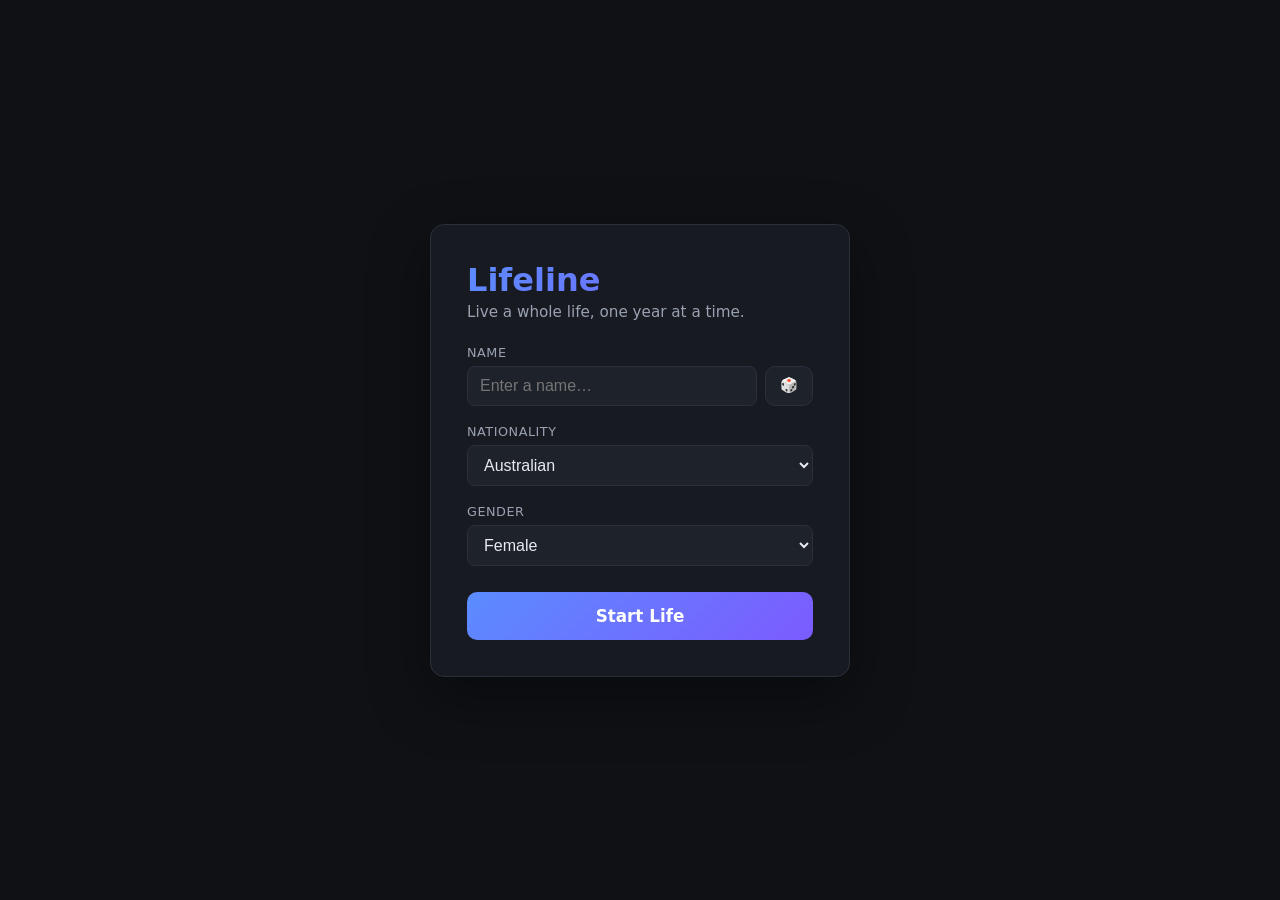
==== commit 74766bd9: "Add data-driven event engine with BitLife-style choice popups (Phase 2) Age Up now actually gives th" ====
--- a/index.html
+++ b/index.html
@@ -101,10 +101,18 @@
       <button type="button" class="btn-secondary" disabled title="Coming soon">🏠 Assets</button>
       <button type="button" class="btn-secondary" disabled title="Coming soon">❤️ Relationships</button>
       <button type="button" class="btn-secondary" disabled title="Coming soon">🕶️ Crime</button>
-      <button type="button" class="btn-secondary" disabled title="Coming soon">🏥 Health</button>
+      <button type="button" id="activity-health-btn" class="btn-secondary">🏥 Health</button>
     </div>
   </footer>
 </section>
+
+<!-- ============ EVENT / ACTIVITY CHOICE MODAL ============ -->
+<div id="event-modal" class="modal-overlay hidden">
+  <div class="modal-card">
+    <p class="modal-prompt" id="event-modal-prompt"></p>
+    <div class="modal-choices" id="event-modal-choices"></div>
+  </div>
+</div>
 
 <!-- ============ DEATH SCREEN ============ -->
 <section id="death-screen" class="screen hidden">
@@ -123,6 +131,8 @@
 
 <script src="js/data.js"></script>
 <script src="js/state.js"></script>
+<script src="js/events.js"></script>
+<script src="js/engine.js"></script>
 <script src="js/main.js"></script>
 </body>
 </html>
--- a/style.css
+++ b/style.css
@@ -328,6 +328,55 @@
   gap: 8px;
 }
 
+/* ---------- event / activity choice modal ---------- */
+.modal-overlay {
+  position: fixed;
+  inset: 0;
+  background: rgba(5, 6, 9, 0.72);
+  display: flex;
+  align-items: center;
+  justify-content: center;
+  padding: 24px;
+  z-index: 100;
+  animation: fadeIn 0.2s ease;
+}
+
+.modal-card {
+  background: var(--panel);
+  border: 1px solid var(--border);
+  border-radius: var(--radius);
+  padding: 28px;
+  width: 100%;
+  max-width: 420px;
+  box-shadow: 0 20px 60px rgba(0,0,0,0.5);
+}
+
+.modal-prompt {
+  margin: 0 0 20px;
+  font-size: 1.1rem;
+  line-height: 1.45;
+  font-weight: 600;
+}
+
+.modal-choices {
+  display: flex;
+  flex-direction: column;
+  gap: 10px;
+}
+
+.choice-btn {
+  background: var(--panel-2);
+  color: var(--text);
+  border: 1px solid var(--border);
+  border-radius: 10px;
+  padding: 12px 16px;
+  font-size: 0.95rem;
+  text-align: left;
+  transition: background 0.15s ease, border-color 0.15s ease, transform 0.08s ease;
+}
+.choice-btn:hover { background: #262b36; border-color: var(--accent); }
+.choice-btn:active { transform: scale(0.98); }
+
 /* ---------- death screen ---------- */
 #death-screen {
   display: flex;
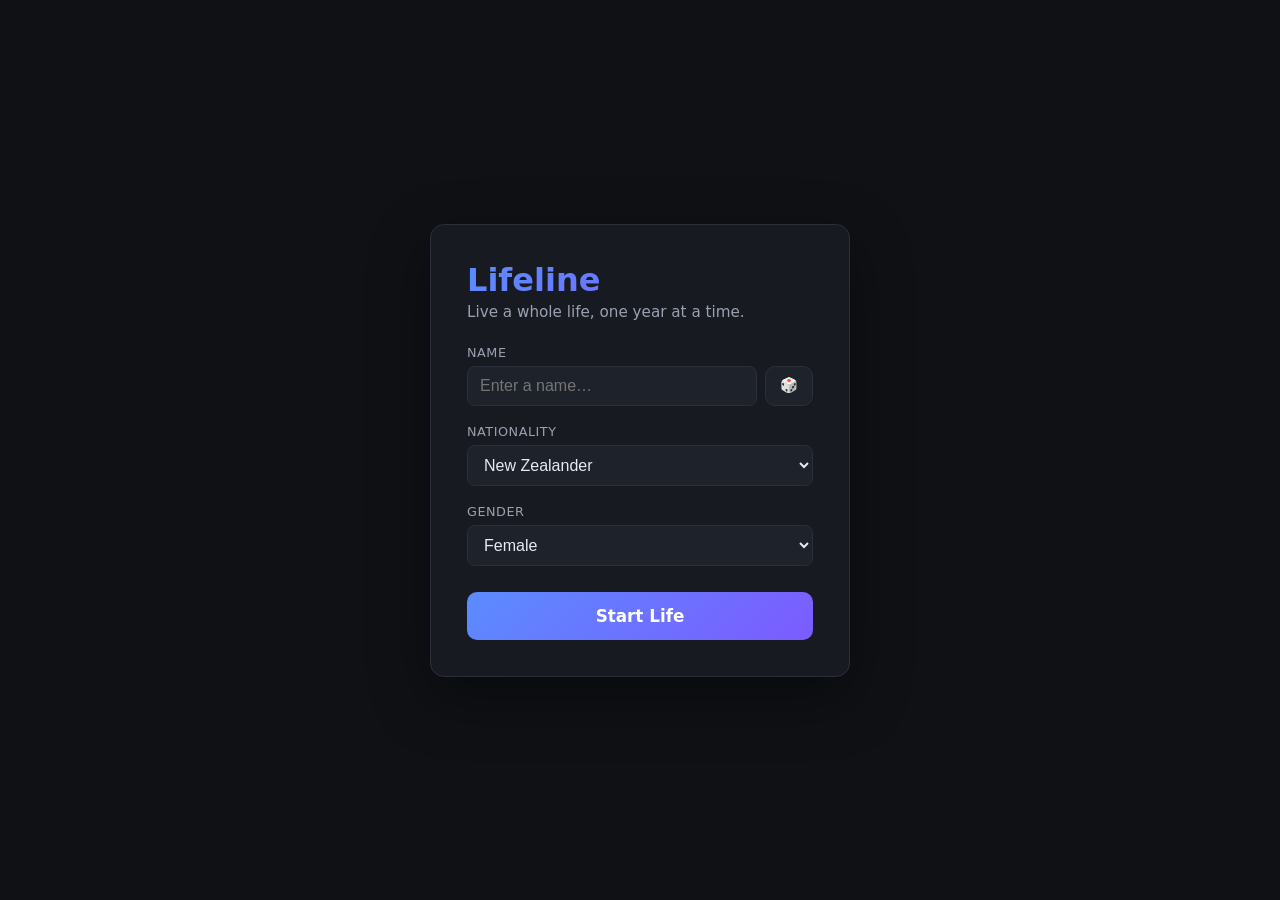
==== commit 5a2191ac: "Add School, Job, Assets, Relationships, and Crime systems (Phase 3/4) Wires up the remaining Activit" ====
--- a/index.html
+++ b/index.html
@@ -96,11 +96,11 @@
   <footer class="action-bar">
     <button type="button" id="age-up-btn" class="btn-primary big">Age Up ⏩</button>
     <div class="activities">
-      <button type="button" class="btn-secondary" disabled title="Coming soon">🎓 School</button>
-      <button type="button" class="btn-secondary" disabled title="Coming soon">💼 Job</button>
-      <button type="button" class="btn-secondary" disabled title="Coming soon">🏠 Assets</button>
-      <button type="button" class="btn-secondary" disabled title="Coming soon">❤️ Relationships</button>
-      <button type="button" class="btn-secondary" disabled title="Coming soon">🕶️ Crime</button>
+      <button type="button" id="activity-school-btn" class="btn-secondary">🎓 School</button>
+      <button type="button" id="activity-job-btn" class="btn-secondary">💼 Job</button>
+      <button type="button" id="activity-assets-btn" class="btn-secondary">🏠 Assets</button>
+      <button type="button" id="activity-relationships-btn" class="btn-secondary">❤️ Relationships</button>
+      <button type="button" id="activity-crime-btn" class="btn-secondary">🕶️ Crime</button>
       <button type="button" id="activity-health-btn" class="btn-secondary">🏥 Health</button>
     </div>
   </footer>
@@ -133,6 +133,11 @@
 <script src="js/state.js"></script>
 <script src="js/events.js"></script>
 <script src="js/engine.js"></script>
+<script src="js/school.js"></script>
+<script src="js/career.js"></script>
+<script src="js/assets.js"></script>
+<script src="js/relationships.js"></script>
+<script src="js/crime.js"></script>
 <script src="js/main.js"></script>
 </body>
 </html>
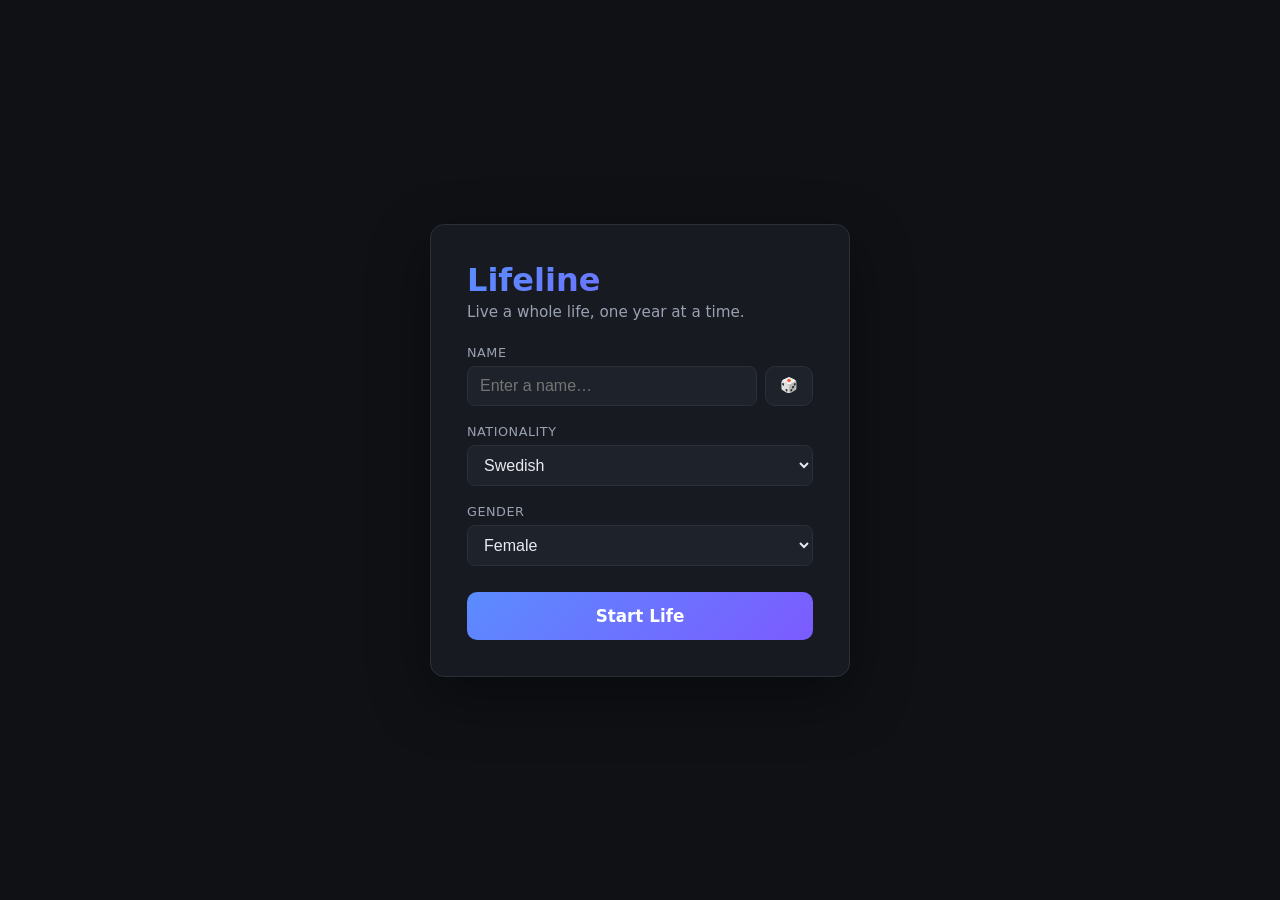
==== commit 9189ae52: "Build out a full criminal career arc and real prison life system Massively deepens Crime per request" ====
--- a/index.html
+++ b/index.html
@@ -137,6 +137,7 @@
 <script src="js/career.js"></script>
 <script src="js/assets.js"></script>
 <script src="js/relationships.js"></script>
+<script src="js/prison.js"></script>
 <script src="js/crime.js"></script>
 <script src="js/main.js"></script>
 </body>
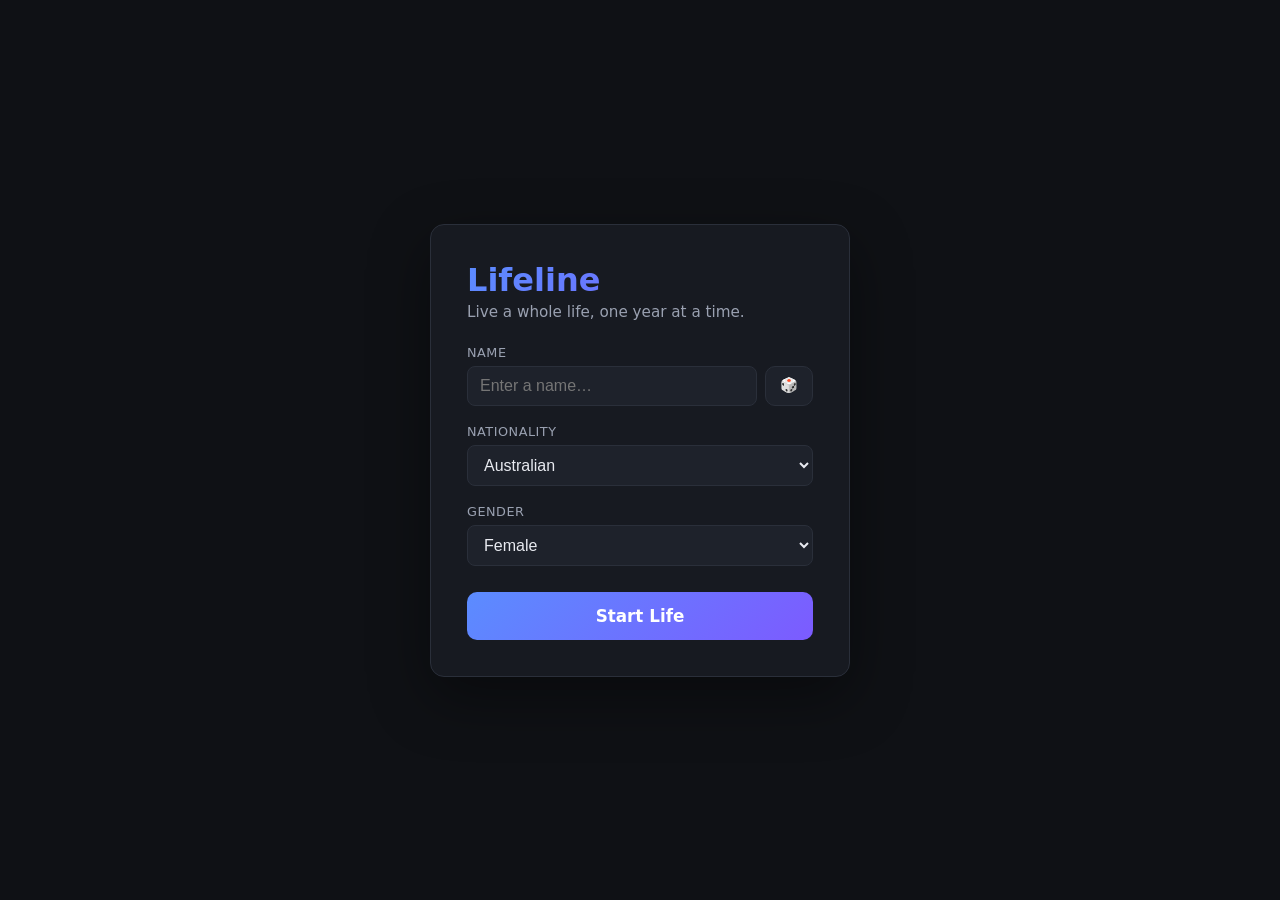
==== commit 565aeb61: "Deepen the core simulation: family, health, finance, talents, and God Mode Substantially expands the" ====
--- a/index.html
+++ b/index.html
@@ -44,7 +44,10 @@
 <section id="game-screen" class="screen hidden">
   <header class="topbar">
     <div class="topbar-title">Lifeline</div>
-    <button type="button" id="new-life-topbar-btn" class="btn-secondary small">New Life</button>
+    <div class="topbar-actions">
+      <button type="button" id="godmode-topbar-btn" class="btn-secondary small">⚡ God Mode</button>
+      <button type="button" id="new-life-topbar-btn" class="btn-secondary small">New Life</button>
+    </div>
   </header>
 
   <div class="game-layout">
@@ -55,6 +58,7 @@
         <div id="portrait" class="portrait">🙂</div>
         <div class="char-name" id="char-name">&mdash;</div>
         <div class="char-meta" id="char-meta">&mdash;</div>
+        <div class="status-badges" id="status-badges"></div>
       </div>
 
       <div class="stats-card">
@@ -83,6 +87,8 @@
           <span class="stat-value money" id="val-money">$0</span>
         </div>
       </div>
+
+      <div class="extended-stats-card" id="extended-stats-card"></div>
     </aside>
 
     <!-- CENTER: life event log -->
@@ -102,6 +108,7 @@
       <button type="button" id="activity-relationships-btn" class="btn-secondary">❤️ Relationships</button>
       <button type="button" id="activity-crime-btn" class="btn-secondary">🕶️ Crime</button>
       <button type="button" id="activity-health-btn" class="btn-secondary">🏥 Health</button>
+      <button type="button" id="activity-hobbies-btn" class="btn-secondary">🎨 Hobbies</button>
     </div>
   </footer>
 </section>
@@ -111,6 +118,20 @@
   <div class="modal-card">
     <p class="modal-prompt" id="event-modal-prompt"></p>
     <div class="modal-choices" id="event-modal-choices"></div>
+  </div>
+</div>
+
+<!-- ============ GOD MODE MODAL ============ -->
+<div id="godmode-modal" class="modal-overlay hidden">
+  <div class="modal-card godmode-card">
+    <h2 class="godmode-title">⚡ God Mode</h2>
+    <p class="godmode-subtitle">Directly edit this character. For science.</p>
+    <div class="godmode-fields" id="godmode-fields"></div>
+    <div class="godmode-quick" id="godmode-quick"></div>
+    <div class="godmode-buttons">
+      <button type="button" id="godmode-apply-btn" class="btn-primary">Apply Changes</button>
+      <button type="button" id="godmode-close-btn" class="btn-secondary">Close</button>
+    </div>
   </div>
 </div>
 
@@ -136,9 +157,14 @@
 <script src="js/school.js"></script>
 <script src="js/career.js"></script>
 <script src="js/assets.js"></script>
+<script src="js/finance.js"></script>
 <script src="js/relationships.js"></script>
+<script src="js/family.js"></script>
+<script src="js/health.js"></script>
+<script src="js/talents.js"></script>
 <script src="js/prison.js"></script>
 <script src="js/crime.js"></script>
+<script src="js/godmode.js"></script>
 <script src="js/main.js"></script>
 </body>
 </html>
--- a/style.css
+++ b/style.css
@@ -156,6 +156,10 @@
   background-clip: text;
   color: transparent;
 }
+.topbar-actions {
+  display: flex;
+  gap: 8px;
+}
 
 /* ---------- game layout ---------- */
 .game-layout {
@@ -200,6 +204,44 @@
   margin-top: 4px;
 }
 
+.status-badges {
+  display: flex;
+  flex-wrap: wrap;
+  gap: 6px;
+  justify-content: center;
+  margin-top: 10px;
+}
+.status-badge {
+  background: var(--panel-2);
+  border: 1px solid var(--border);
+  border-radius: 999px;
+  padding: 3px 9px;
+  font-size: 0.72rem;
+  color: var(--text-dim);
+  white-space: nowrap;
+}
+
+.extended-stats-card {
+  background: var(--panel);
+  border: 1px solid var(--border);
+  border-radius: var(--radius);
+  padding: 14px 16px;
+  display: flex;
+  flex-direction: column;
+  gap: 7px;
+}
+.ext-row {
+  display: flex;
+  justify-content: space-between;
+  font-size: 0.78rem;
+  color: var(--text-dim);
+}
+.ext-row b {
+  color: var(--text);
+  font-weight: 600;
+  font-variant-numeric: tabular-nums;
+}
+
 .stats-card {
   background: var(--panel);
   border: 1px solid var(--border);
@@ -424,6 +466,23 @@
 }
 .death-summary .row b { color: var(--text); font-weight: 600; }
 
+.achievements-block {
+  margin-top: 10px;
+  padding-top: 10px;
+  border-top: 1px solid var(--border);
+}
+.achievements-title {
+  font-size: 0.72rem;
+  text-transform: uppercase;
+  letter-spacing: 0.04em;
+  color: var(--text-dim);
+  margin-bottom: 6px;
+}
+.achievement-item {
+  font-size: 0.85rem;
+  padding: 3px 0;
+}
+
 .epitaph {
   font-style: italic;
   color: var(--text-dim);
@@ -434,6 +493,72 @@
 }
 
 #new-life-btn { width: 100%; }
+
+/* ---------- god mode ---------- */
+.godmode-card {
+  max-width: 640px;
+  max-height: 85vh;
+  overflow-y: auto;
+}
+
+.godmode-title {
+  margin: 0 0 4px;
+  font-size: 1.4rem;
+  background: linear-gradient(135deg, var(--accent), var(--accent-2));
+  -webkit-background-clip: text;
+  background-clip: text;
+  color: transparent;
+}
+
+.godmode-subtitle {
+  margin: 0 0 18px;
+  color: var(--text-dim);
+  font-size: 0.85rem;
+}
+
+.godmode-fields {
+  display: grid;
+  grid-template-columns: repeat(2, 1fr);
+  gap: 10px 16px;
+  margin-bottom: 18px;
+}
+
+.godmode-row {
+  display: flex;
+  flex-direction: column;
+  gap: 4px;
+  font-size: 0.78rem;
+  color: var(--text-dim);
+}
+
+.godmode-row input {
+  background: var(--panel-2);
+  border: 1px solid var(--border);
+  color: var(--text);
+  border-radius: 8px;
+  padding: 8px 10px;
+  font-size: 0.95rem;
+  font-variant-numeric: tabular-nums;
+}
+.godmode-row input:focus { outline: 2px solid var(--accent); }
+
+.godmode-quick {
+  display: flex;
+  flex-wrap: wrap;
+  gap: 8px;
+  padding-top: 14px;
+  border-top: 1px solid var(--border);
+  margin-bottom: 18px;
+}
+
+.godmode-buttons {
+  display: flex;
+  gap: 10px;
+}
+.godmode-buttons .btn-primary,
+.godmode-buttons .btn-secondary {
+  flex: 1;
+}
 
 /* ---------- responsive ---------- */
 @media (max-width: 720px) {
@@ -441,4 +566,5 @@
   .sidebar { width: 100%; flex-direction: row; flex-wrap: wrap; }
   .portrait-card, .stats-card { flex: 1; min-width: 220px; }
   .event-log { height: 360px; }
-}
+  .godmode-fields { grid-template-columns: 1fr; }
+}
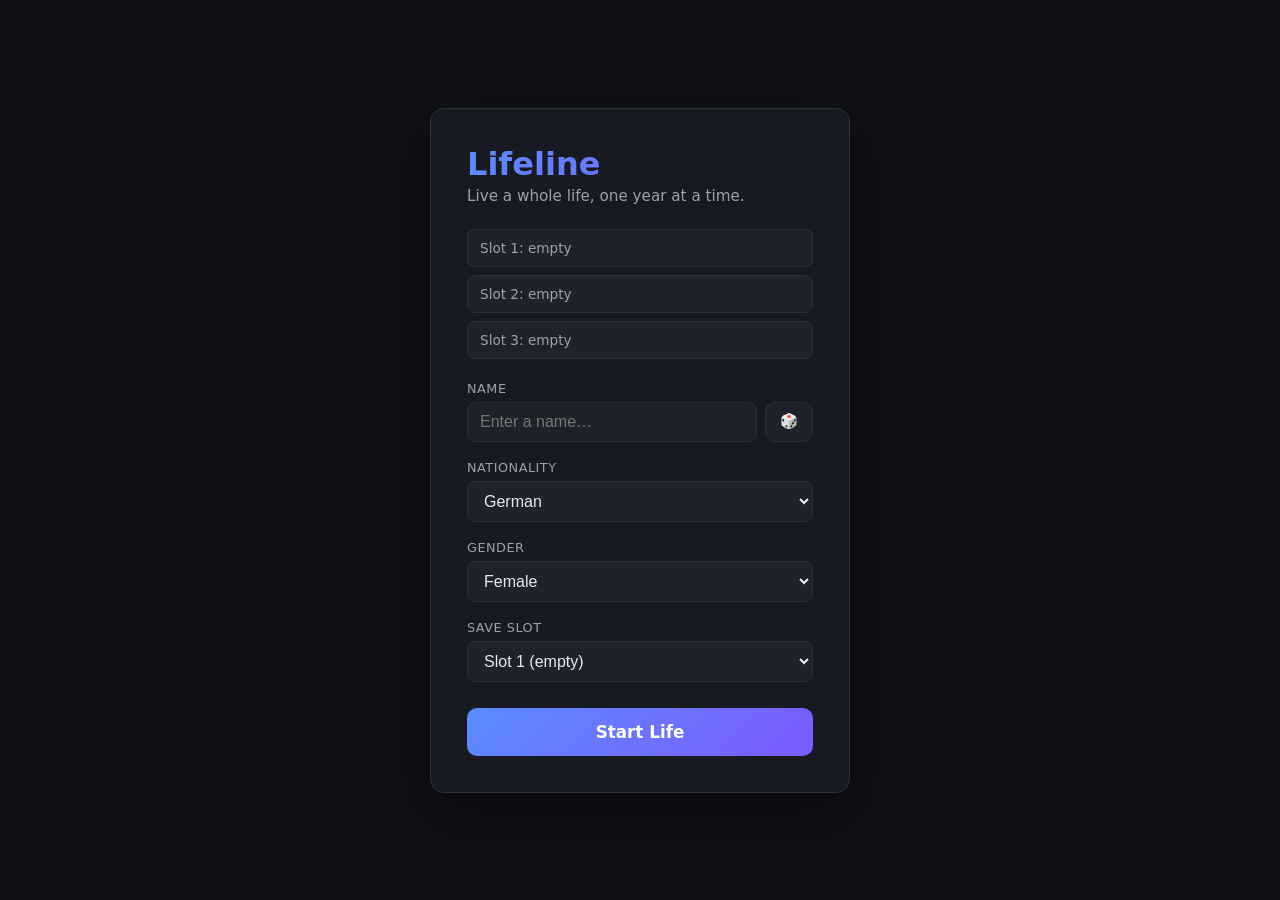
==== commit 7769578c: "Add localStorage save/load with 3 slots and continuous autosave This was in the original tech spec (" ====
--- a/index.html
+++ b/index.html
@@ -13,6 +13,8 @@
   <div class="create-card">
     <h1>Lifeline</h1>
     <p class="tagline">Live a whole life, one year at a time.</p>
+
+    <div class="save-slots" id="save-slots-panel"></div>
 
     <label class="field">
       <span>Name</span>
@@ -34,6 +36,11 @@
         <option value="Male">Male</option>
         <option value="Nonbinary">Nonbinary</option>
       </select>
+    </label>
+
+    <label class="field">
+      <span>Save Slot</span>
+      <select id="save-slot-select"></select>
     </label>
 
     <button type="button" id="start-btn" class="btn-primary">Start Life</button>
@@ -151,6 +158,7 @@
 </section>
 
 <script src="js/data.js"></script>
+<script src="js/save.js"></script>
 <script src="js/state.js"></script>
 <script src="js/events.js"></script>
 <script src="js/engine.js"></script>
--- a/style.css
+++ b/style.css
@@ -103,6 +103,43 @@
   font-size: 0.95rem;
 }
 
+.save-slots {
+  display: flex;
+  flex-direction: column;
+  gap: 8px;
+  margin-bottom: 22px;
+}
+
+.save-slot-row {
+  display: flex;
+  align-items: center;
+  justify-content: space-between;
+  gap: 10px;
+  background: var(--panel-2);
+  border: 1px solid var(--border);
+  border-radius: 8px;
+  padding: 10px 12px;
+}
+
+.save-slot-info {
+  font-size: 0.85rem;
+  color: var(--text-dim);
+}
+.save-slot-info b {
+  color: var(--text);
+  font-weight: 600;
+}
+
+.save-slot-buttons {
+  display: flex;
+  gap: 6px;
+  flex-shrink: 0;
+}
+.save-slot-buttons button {
+  padding: 6px 10px;
+  font-size: 0.78rem;
+}
+
 .field {
   display: block;
   margin-bottom: 18px;
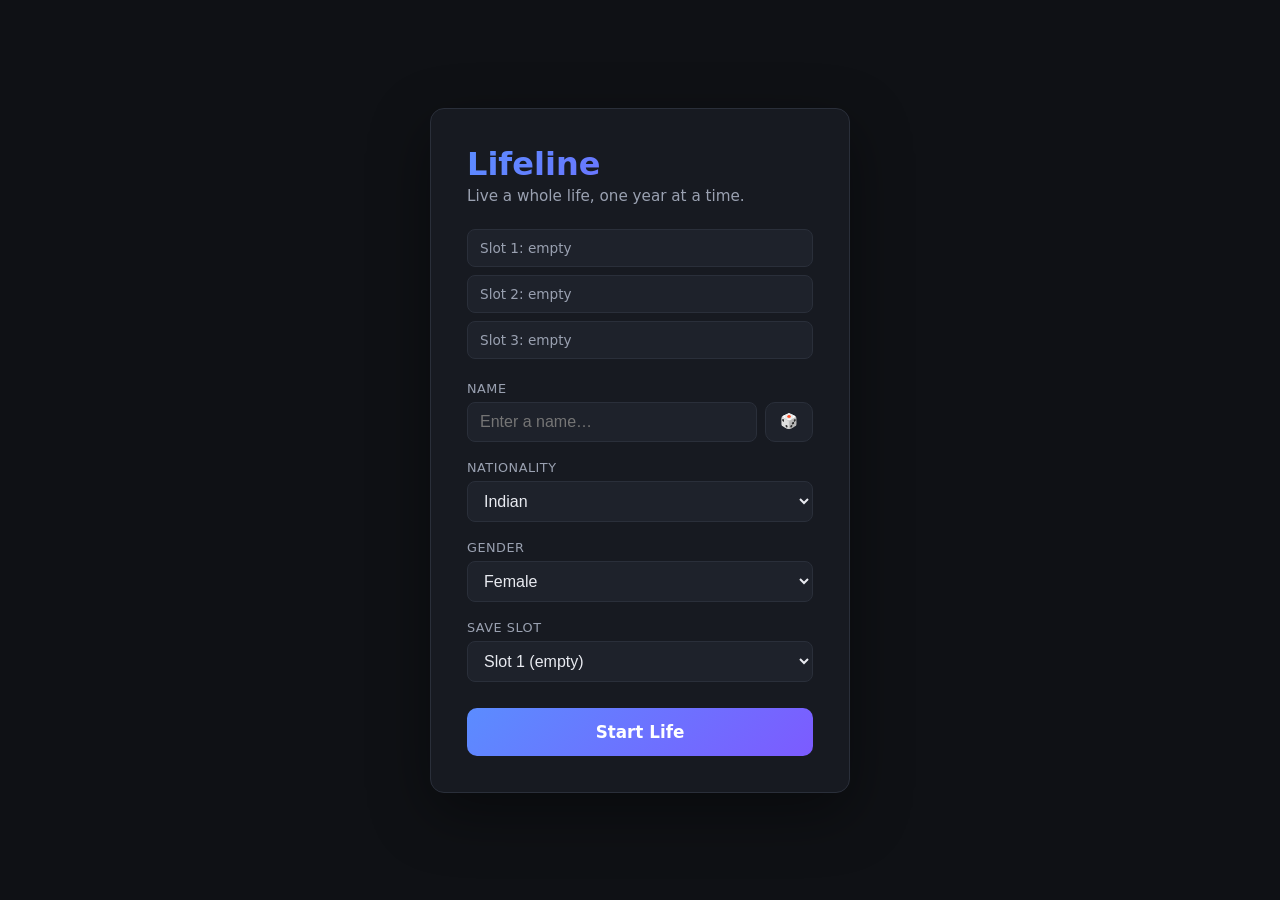
==== commit 9de3ff79: "Add a political career ladder (City Council through President) Closes out the "political influence" " ====
--- a/index.html
+++ b/index.html
@@ -164,6 +164,7 @@
 <script src="js/engine.js"></script>
 <script src="js/school.js"></script>
 <script src="js/career.js"></script>
+<script src="js/politics.js"></script>
 <script src="js/assets.js"></script>
 <script src="js/finance.js"></script>
 <script src="js/relationships.js"></script>
